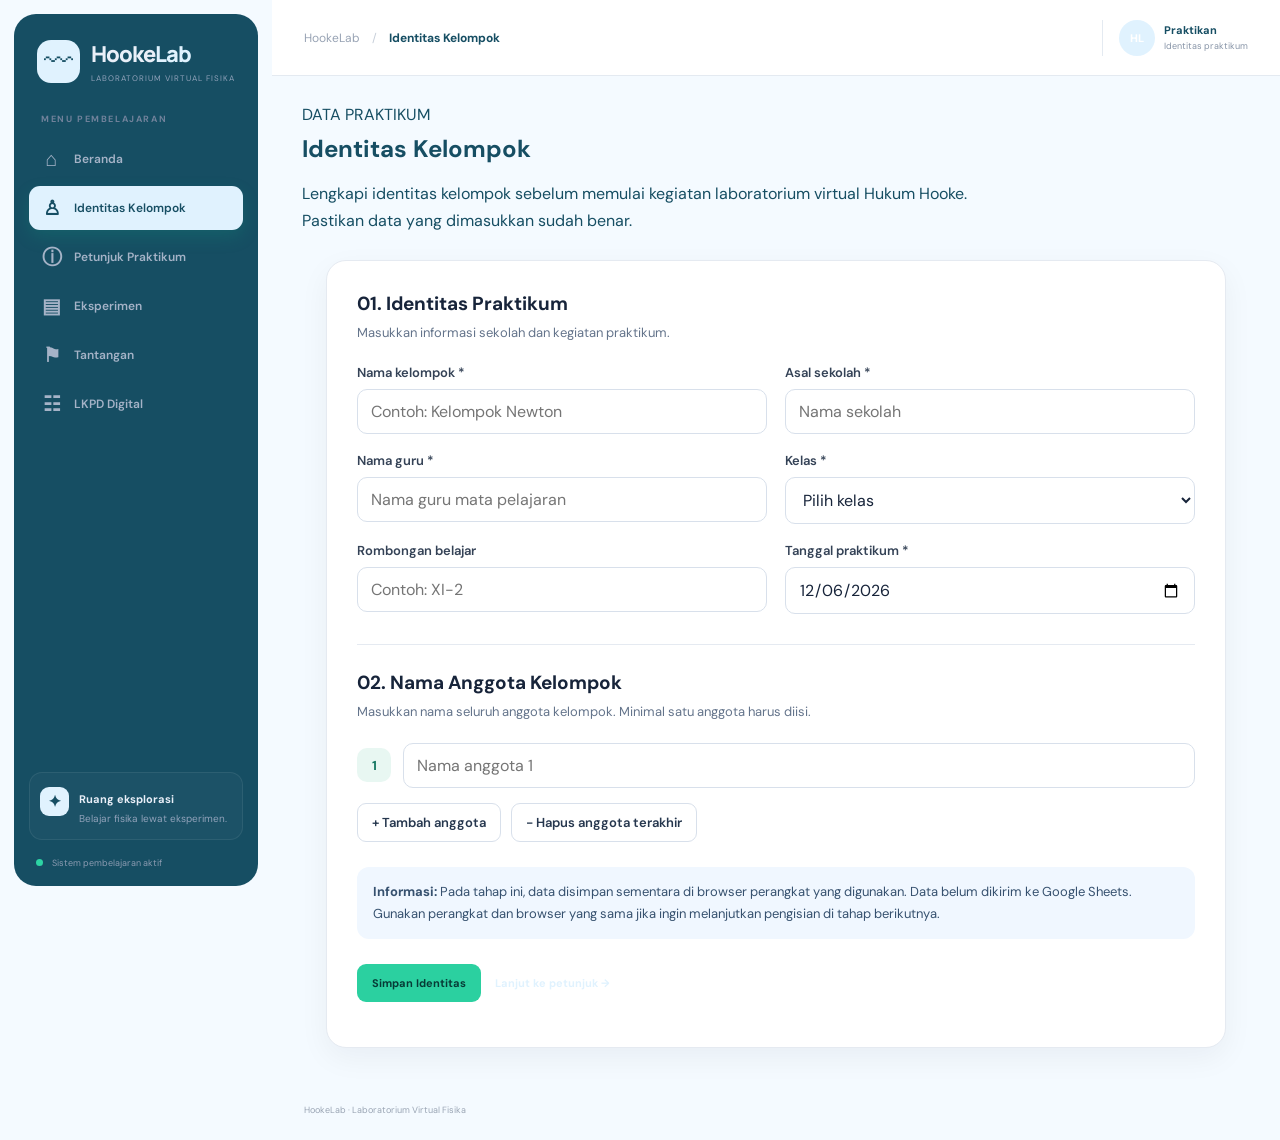
==== identitas.html @ f407f46d "Memperbarui tampilan dan struktur HookeLab" ====
<!DOCTYPE html>
<html lang="id">
<head>
  <meta charset="UTF-8">
  <meta name="viewport" content="width=device-width,initial-scale=1">
  <meta name="theme-color" content="#101b2e">
  <title>HookeLab | Identitas Kelompok</title>
  <link rel="stylesheet" href="style.css">
  <script src="js/common.js" defer></script>
  <style>
    .identity-intro {
      margin-bottom: 26px;
    }

    .identity-intro h1 {
      margin: 8px 0 10px;
    }

    .identity-intro p {
      max-width: 700px;
      line-height: 1.7;
    }

    .identity-form {
      max-width: 900px;
      margin: 0 auto 32px;
      padding: 30px;
      background: #fff;
      border: 1px solid #e5eaf1;
      border-radius: 20px;
      box-shadow: 0 10px 30px rgba(16, 27, 46, 0.05);
    }

    .form-section + .form-section {
      margin-top: 30px;
      padding-top: 25px;
      border-top: 1px solid #e5eaf1;
    }

    .form-section h2 {
      margin: 0 0 7px;
      font-size: 19px;
      color: #17243a;
    }

    .form-description {
      margin: 0 0 20px;
      color: #64748b;
      font-size: 13px;
      line-height: 1.6;
    }

    .identity-grid {
      display: grid;
      grid-template-columns: repeat(2, minmax(0, 1fr));
      gap: 18px;
    }

    .identity-field {
      display: flex;
      flex-direction: column;
      gap: 8px;
      min-width: 0;
    }

    .identity-field.full {
      grid-column: 1 / -1;
    }

    .identity-field label {
      color: #344256;
      font-size: 13px;
      font-weight: 600;
    }

    .identity-field input,
    .identity-field select {
      box-sizing: border-box;
      width: 100%;
      min-height: 44px;
      padding: 11px 13px;
      border: 1px solid #d8e0eb;
      border-radius: 10px;
      background: #fff;
      color: #17243a;
      font: inherit;
      outline: none;
    }

    .identity-field input:focus,
    .identity-field select:focus {
      border-color: #319b88;
      box-shadow: 0 0 0 3px rgba(49, 155, 136, 0.12);
    }

    .member-list {
      display: grid;
      gap: 12px;
    }

    .member-row {
      display: grid;
      grid-template-columns: 34px minmax(0, 1fr);
      align-items: center;
      gap: 12px;
    }

    .member-number {
      display: grid;
      place-items: center;
      width: 34px;
      height: 34px;
      border-radius: 10px;
      background: #e8f7f2;
      color: #167763;
      font-weight: 700;
      font-size: 13px;
    }

    .member-row input {
      box-sizing: border-box;
      width: 100%;
      min-height: 44px;
      padding: 11px 13px;
      border: 1px solid #d8e0eb;
      border-radius: 10px;
      font: inherit;
    }

    .member-actions {
      display: flex;
      flex-wrap: wrap;
      gap: 10px;
      margin-top: 15px;
    }

    .member-button {
      padding: 10px 14px;
      border: 1px solid #d8e0eb;
      border-radius: 9px;
      background: #fff;
      color: #26374e;
      cursor: pointer;
      font: inherit;
      font-size: 13px;
      font-weight: 600;
    }

    .member-button:hover {
      background: #f3f8fb;
    }

    .identity-note {
      margin-top: 25px;
      padding: 14px 16px;
      border-radius: 12px;
      background: #f0f7ff;
      color: #36516f;
      font-size: 13px;
      line-height: 1.7;
    }

    .identity-actions {
      display: flex;
      flex-wrap: wrap;
      align-items: center;
      gap: 14px;
      margin-top: 25px;
    }

    .identity-status {
      margin-top: 15px;
      font-size: 13px;
      line-height: 1.6;
    }

    .identity-status.success {
      color: #167763;
    }

    .identity-status.error {
      color: #b42318;
    }

    @media (max-width: 640px) {
      .identity-form {
        padding: 20px 16px;
      }

      .identity-grid {
        grid-template-columns: 1fr;
      }

      .identity-field.full {
        grid-column: auto;
      }
    }
  </style>
</head>
<body>
<div class="app-shell">
  <aside class="sidebar" id="sidebar">
    <a class="brand" href="index.html">
      <span class="brand-mark">〰</span>
      <span>
        <strong>Hooke<span>Lab</span></strong>
        <small>LABORATORIUM VIRTUAL FISIKA</small>
      </span>
    </a>

    <div class="side-label">MENU PEMBELAJARAN</div>
    <nav class="main-nav">
      <a class="nav-link" href="index.html"><span>⌂</span>Beranda</a>
      <a class="nav-link active" href="identitas.html"><span>♙</span>Identitas Kelompok</a>
      <a class="nav-link" href="petunjuk.html"><span>ⓘ</span>Petunjuk Praktikum</a>
      <a class="nav-link" href="modul.html"><span>▤</span>Eksperimen</a>
      <a class="nav-link" href="tantangan.html"><span>⚑</span>Tantangan</a>
      <a class="nav-link" href="lkpd.html"><span>☷</span>LKPD Digital</a>
    </nav>

    <div class="sidebar-bottom">
      <div class="sidebar-tip">
        <b>✦</b>
        <div>
          <strong>Ruang eksplorasi</strong>
          <p>Belajar fisika lewat eksperimen.</p>
        </div>
      </div>
      <small class="status"><i></i> Sistem pembelajaran aktif</small>
    </div>
  </aside>

  <div class="page-area">
    <header class="topbar">
      <button class="menu-toggle" id="menuToggle" aria-label="Buka menu">☰</button>
      <div class="breadcrumb">HookeLab <span>/</span> <b>Identitas Kelompok</b></div>
      <div class="top-actions">
        <div class="profile">
          <span class="avatar">HL</span>
          <div><b>Praktikan</b><small>Identitas praktikum</small></div>
        </div>
      </div>
    </header>

    <main class="content">
      <section class="identity-intro">
        <label>DATA PRAKTIKUM</label>
        <h1>Identitas Kelompok</h1>
        <p>
          Lengkapi identitas kelompok sebelum memulai kegiatan laboratorium
          virtual Hukum Hooke. Pastikan data yang dimasukkan sudah benar.
        </p>
      </section>

      <form class="identity-form" id="identityForm">
        <section class="form-section">
          <h2>01. Identitas Praktikum</h2>
          <p class="form-description">
            Masukkan informasi sekolah dan kegiatan praktikum.
          </p>

          <div class="identity-grid">
            <div class="identity-field">
              <label for="groupName">Nama kelompok *</label>
              <input id="groupName" name="groupName" required
                placeholder="Contoh: Kelompok Newton">
            </div>

            <div class="identity-field">
              <label for="schoolName">Asal sekolah *</label>
              <input id="schoolName" name="schoolName" required
                placeholder="Nama sekolah">
            </div>

            <div class="identity-field">
              <label for="teacherName">Nama guru *</label>
              <input id="teacherName" name="teacherName" required
                placeholder="Nama guru mata pelajaran">
            </div>

            <div class="identity-field">
              <label for="className">Kelas *</label>
              <select id="className" name="className" required>
                <option value="">Pilih kelas</option>
                <option value="X">X</option>
                <option value="XI">XI</option>
                <option value="XII">XII</option>
              </select>
            </div>

            <div class="identity-field">
              <label for="classGroup">Rombongan belajar</label>
              <input id="classGroup" name="classGroup"
                placeholder="Contoh: XI-2">
            </div>

            <div class="identity-field">
              <label for="practiceDate">Tanggal praktikum *</label>
              <input type="date" id="practiceDate"
                name="practiceDate" required>
            </div>
          </div>
        </section>

        <section class="form-section">
          <h2>02. Nama Anggota Kelompok</h2>
          <p class="form-description">
            Masukkan nama seluruh anggota kelompok. Minimal satu anggota
            harus diisi.
          </p>

          <div class="member-list" id="memberList">
            <div class="member-row">
              <span class="member-number">1</span>
              <input name="member[]" aria-label="Nama anggota 1"
                placeholder="Nama anggota 1" required>
            </div>
          </div>

          <div class="member-actions">
            <button class="member-button" type="button" id="addMember">
              + Tambah anggota
            </button>
            <button class="member-button" type="button" id="removeMember">
              − Hapus anggota terakhir
            </button>
          </div>
        </section>

        <div class="identity-note">
          <strong>Informasi:</strong> Pada tahap ini, data disimpan sementara
          di browser perangkat yang digunakan. Data belum dikirim ke Google
          Sheets. Gunakan perangkat dan browser yang sama jika ingin
          melanjutkan pengisian di tahap berikutnya.
        </div>

        <div class="identity-actions">
          <button type="submit" class="btn mint">Simpan Identitas</button>
          <a class="text-link" href="petunjuk.html">Lanjut ke petunjuk →</a>
        </div>

        <p id="identityStatus" class="identity-status" role="status"
          aria-live="polite"></p>
      </form>

      <footer class="footer">
        <span>HookeLab · Laboratorium Virtual Fisika</span>
      </footer>
    </main>
  </div>
</div>

<script>
  const identityForm = document.getElementById("identityForm");
  const memberList = document.getElementById("memberList");
  const addMemberButton = document.getElementById("addMember");
  const removeMemberButton = document.getElementById("removeMember");
  const identityStatus = document.getElementById("identityStatus");
  const storageKey = "hookelabGroupIdentity";

  // Isi tanggal dengan tanggal perangkat jika belum ada tanggal tersimpan.
  const practiceDateInput = document.getElementById("practiceDate");
  practiceDateInput.value = new Date().toLocaleDateString("en-CA");

  function updateMemberNumbers() {
    const rows = memberList.querySelectorAll(".member-row");

    rows.forEach((row, index) => {
      const number = index + 1;
      row.querySelector(".member-number").textContent = number;

      const input = row.querySelector("input");
      input.setAttribute("aria-label", "Nama anggota " + number);
      input.placeholder = "Nama anggota " + number;
    });

    removeMemberButton.disabled = rows.length <= 1;
    addMemberButton.disabled = rows.length >= 10;
  }

  addMemberButton.addEventListener("click", () => {
    const rows = memberList.querySelectorAll(".member-row");
    if (rows.length >= 10) return;

    const row = document.createElement("div");
    row.className = "member-row";

    const number = rows.length + 1;
    row.innerHTML = `
      <span class="member-number">${number}</span>
      <input name="member[]" aria-label="Nama anggota ${number}"
        placeholder="Nama anggota ${number}" required>
    `;

    memberList.appendChild(row);
    updateMemberNumbers();
  });

  removeMemberButton.addEventListener("click", () => {
    const rows = memberList.querySelectorAll(".member-row");
    if (rows.length <= 1) return;

    rows[rows.length - 1].remove();
    updateMemberNumbers();
  });

  function showStatus(message, type) {
    identityStatus.textContent = message;
    identityStatus.className = "identity-status " + type;
  }

  // Pulihkan identitas yang pernah disimpan pada browser ini.
  try {
    const savedIdentity = localStorage.getItem(storageKey);

    if (savedIdentity) {
      const data = JSON.parse(savedIdentity);

      document.getElementById("groupName").value = data.groupName || "";
      document.getElementById("schoolName").value = data.schoolName || "";
      document.getElementById("teacherName").value = data.teacherName || "";
      document.getElementById("className").value = data.className || "";
      document.getElementById("classGroup").value = data.classGroup || "";
      practiceDateInput.value = data.practiceDate || practiceDateInput.value;

      if (Array.isArray(data.members) && data.members.length) {
        memberList.innerHTML = "";

        data.members.slice(0, 10).forEach((name, index) => {
          const row = document.createElement("div");
          row.className = "member-row";

          const number = index + 1;
          const numberSpan = document.createElement("span");
          numberSpan.className = "member-number";
          numberSpan.textContent = number;

          const input = document.createElement("input");
          input.name = "member[]";
          input.setAttribute("aria-label", "Nama anggota " + number);
          input.placeholder = "Nama anggota " + number;
          input.required = true;
          input.value = name;

          row.append(numberSpan, input);
          memberList.appendChild(row);
        });
      }

      updateMemberNumbers();
      showStatus(
        "Identitas sebelumnya ditemukan di browser ini. Periksa kembali datanya sebelum melanjutkan.",
        "success"
      );
    }
  } catch (error) {
    showStatus(
      "Data sebelumnya tidak dapat dibaca. Silakan periksa dan isi kembali formulir.",
      "error"
    );
  }

  identityForm.addEventListener("submit", (event) => {
    event.preventDefault();

    if (!identityForm.reportValidity()) return;

    const formData = new FormData(identityForm);
    const members = formData.getAll("member[]")
      .map(name => name.trim())
      .filter(Boolean);

    const data = {
      groupName: formData.get("groupName").trim(),
      schoolName: formData.get("schoolName").trim(),
      teacherName: formData.get("teacherName").trim(),
      className: formData.get("className"),
      classGroup: formData.get("classGroup").trim(),
      practiceDate: formData.get("practiceDate"),
      members: members,
      savedAt: new Date().toISOString()
    };

    if (!members.length) {
      showStatus("Isi minimal satu nama anggota kelompok.", "error");
      return;
    }

    try {
      localStorage.setItem(storageKey, JSON.stringify(data));
      showStatus(
        "Identitas berhasil disimpan pada browser ini. Tahap berikutnya adalah menghubungkannya dengan halaman Tantangan dan Google Sheets.",
        "success"
      );
    } catch (error) {
      showStatus(
        "Identitas belum dapat disimpan. Periksa pengaturan penyimpanan browser.",
        "error"
      );
    }
  });

  updateMemberNumbers();
</script>
</body>
</html>
---- style.css ----
@import url('https://fonts.googleapis.com/css2?family=DM+Sans:wght@400;500;600;700&family=Manrope:wght@400;500;600;700;800&display=swap');
:root
{--navy:#101b2e;--ink:#192a43;--muted:#78869b;--line:#e4eaf1;--canvas:#f5f7fb;--mint:#24c99a;--green:#087f68;--blue:#4777d8;--amber:#f3b65c;font-family:'DM Sans',sans-serif;color:var(--ink)}*{box-sizing:border-box}body{margin:0;background:var(--canvas);min-width:320px}a{text-decoration:none;color:inherit}button,input{font:inherit}.sidebar{position:fixed;z-index:30;inset:14px auto 14px 14px;width:244px;display:flex;flex-direction:column;padding:22px 15px 15px;background:var(--navy);color:#e9eff8;border-radius:22px}.brand{display:flex;align-items:center;gap:11px;padding:3px 8px 30px}.brand-mark{width:43px;height:43px;display:grid;place-items:center;border-radius:14px;background:linear-gradient(145deg,#2dd4a4,#0c806b);font-size:29px;color:#fff}.brand strong{display:block;font:800 22px Manrope;letter-spacing:-1px}.brand strong span{color:#36d7ac}.brand small{display:block;margin-top:4px;font-size:8px;letter-spacing:1px;color:#91a2ba}.side-label{padding:0 12px 12px;color:#71829b;font-size:9px;font-weight:700;letter-spacing:1.6px}.main-nav{display:grid;gap:5px}.nav-link{min-height:44px;display:flex;align-items:center;gap:12px;padding:0 12px;border-radius:11px;color:#a5b3c7;font-size:12px;font-weight:600}.nav-link span{width:21px;text-align:center;font-size:20px}.nav-link:hover{background:#ffffff0b;color:white}.nav-link.active{background:linear-gradient(100deg,#11b987,#2bd0a0);color:white;box-shadow:0 7px 17px #13b9872b}.sidebar-bottom{margin-top:auto}.sidebar-tip{display:flex;gap:10px;padding:14px 10px;border:1px solid #ffffff13;background:#ffffff07;border-radius:13px}.sidebar-tip>b{display:grid;place-items:center;width:29px;height:29px;background:#1d755f;border-radius:9px;color:#72f0ca}.sidebar-tip strong{font-size:11px}.sidebar-tip p{margin:4px 0 0;color:#91a2ba;font-size:10px}.status{display:block;padding:17px 7px 2px;color:#8b9bb1;font-size:9px}.status i{display:inline-block;width:7px;height:7px;border-radius:50%;background:#2dd4a4;margin-right:7px}.page-area{margin-left:272px;min-height:100vh}.topbar{height:76px;position:sticky;top:0;z-index:20;display:flex;align-items:center;justify-content:space-between;gap:20px;padding:0 32px;background:#ffffffed;border-bottom:1px solid var(--line);backdrop-filter:blur(14px)}.breadcrumb{font-size:12px;color:#98a3b4}.breadcrumb span{padding:0 9px;color:#c6ced9}.breadcrumb b{color:var(--ink)}.top-actions{display:flex;align-items:center;gap:18px}.search{height:37px;width:min(280px,28vw);display:flex;align-items:center;gap:9px;padding:0 11px;border:1px solid #e1e7ef;border-radius:10px;background:#f9fafc;color:#8390a4}.search>span{font-size:22px}.search input{width:100%;min-width:0;border:0;outline:0;background:transparent;font-size:11px}.profile{display:flex;align-items:center;gap:9px;padding-left:16px;border-left:1px solid var(--line)}.avatar{width:36px;height:36px;display:grid;place-items:center;border-radius:50%;background:var(--green);color:white;font-size:11px;font-weight:800}.profile b,.profile small{display:block}.profile b{font-size:11px}.profile small{margin-top:3px;font-size:9px;color:#8794a7}.menu-toggle{display:none}.content{max-width:1600px;margin:auto;padding:28px 30px 20px}.hero{position:relative;isolation:isolate;min-height:258px;display:flex;align-items:center;overflow:hidden;padding:34px 38px;border-radius:19px;background:linear-gradient(112deg,#102740,#10334b 56%,#075f58);color:#fff}.dots{position:absolute;z-index:-1;inset:0;background-image:radial-gradient(#ffffff24 1px,transparent 1px);background-size:23px 23px;opacity:.6;mask-image:linear-gradient(90deg,transparent 20%,#000)}.hero-copy{position:relative;z-index:2;max-width:600px}.hero label,.page-hero label,.concept label{display:block;color:#5ce2bd;font-size:9px;font-weight:800;letter-spacing:1.8px}.hero h1{margin:14px 0 0;font:800 clamp(25px,2.8vw,36px)/1.22 Manrope;letter-spacing:-1.4px}.hero h1 em{font-style:normal;color:#45dfb4}.hero p{max-width:460px;margin:13px 0 21px;color:#c0cfdf;font-size:12px;line-height:1.8}.actions{display:flex;align-items:center;gap:22px}.btn{min-height:38px;display:inline-flex;align-items:center;justify-content:center;gap:10px;padding:0 15px;border:0;border-radius:9px;font-size:11px;font-weight:700}.mint{background:#2bd0a0;color:#073b36}.dark{background:var(--navy);color:#fff}.text-link{color:var(--green);font-size:11px;font-weight:700}.hero .text-link{color:#e2f8f1}.hero-visual{position:absolute;right:7%;top:0;bottom:0;width:29%;min-width:210px}.orbit{position:absolute;width:190px;height:165px;top:40px;left:20px;border:1px solid #ffffff24;border-radius:50%;transform:rotate(-25deg)}.spring{position:absolute;left:48%;top:32px;width:60px;height:180px}.spring>i{display:block;width:43px;height:120px;margin:8px auto 0;border-left:3px solid #50dcb6;border-right:3px solid #50dcb6;background:repeating-linear-gradient(to bottom,transparent 0 5px,#50dcb6 5px 9px,transparent 9px 14px)}.spring>b{display:block;width:64px;height:43px;margin:-1px 0 0 -2px;border:2px solid #79f0d0;border-radius:9px;background:linear-gradient(140deg,#2bd0a0,#087f68)}.formula{position:absolute;padding:8px 11px;border:1px solid #ffffff24;border-radius:9px;background:#ffffff12;color:#b8ffea;font:700 12px Manrope}.f1{top:45px;right:0}.f2{bottom:57px;left:0}.hero-visual>small{position:absolute;right:0;bottom:24px;color:#c6e5df;font-size:9px}.hero-index{position:absolute;right:20px;top:17px;color:#ffffff6b;font:700 10px Manrope}.hero-index small{color:#ffffff35}.section{margin-top:31px}.section-head{display:flex;align-items:end;justify-content:space-between;gap:18px;margin-bottom:17px}.section-head label,.page-title label{display:block;margin-bottom:8px;color:#7489a6;font-size:9px;font-weight:800;letter-spacing:1.7px}.section-head h2{margin:0;font:800 19px Manrope;letter-spacing:-.6px}.section-head p,.page-title p{margin:6px 0 0;color:var(--muted);font-size:11px}.section-head>.text-link{white-space:nowrap;margin-bottom:4px}.stats{display:grid;grid-template-columns:repeat(3,minmax(0,1fr));gap:14px}.stat{position:relative;min-height:108px;display:flex;align-items:flex-start;gap:13px;padding:17px;border:1px solid var(--line);border-radius:15px;background:#fff;box-shadow:0 8px 26px #162a4808}.stat-icon{flex:none;width:38px;height:38px;display:grid;place-items:center;border-radius:12px;font-size:19px}.mint-bg{background:#e2f8f0;color:#0a9b74}.blue-bg{background:#eaf0ff;color:#4777d8}.amber-bg{background:#fff3df;color:#d99732}.stat small{display:block;color:#8491a5;font-size:10px}.stat strong{display:block;margin-top:5px;font:800 22px Manrope}.stat strong sup{font-size:13px}.stat p{margin:4px 0 0;color:#9aa5b5;font-size:9px}.concept-stat{font-size:16px!important}.progress{width:85px;height:4px;margin-top:8px;background:#e9eef5;border-radius:8px}.progress i{display:block;width:0;height:100%;background:var(--mint)}.
preview-grid {
  display: grid;
  grid-template-columns: repeat(5, minmax(0, 1fr));
  gap: 10px;
}

.preview-grid .module-card {
  padding: 12px;
  min-width: 0;
}

.preview-grid .art {
  height: 75px;
  margin: 10px 0;
}

.preview-grid .module-card h3 {
  font-size: 11px;
  line-height: 1.5;
}

.preview-grid .module-card p {
  font-size: 9px;
  line-height: 1.5;
  min-height: 54px;
}

.preview-grid .card-bottom {
  font-size: 8px;
  padding-top: 9px;
}
.module-card{min-width:0;padding:16px;border:1px solid var(--line);border-radius:15px;background:#fff;box-shadow:0 8px 26px #162a4808;transition:.2s}.module-card:hover{transform:translateY(-3px);border-color:#b8e9d9}.card-top{display:flex;align-items:center;justify-content:space-between}.number{display:grid;place-items:center;width:30px;height:30px;border-radius:9px;background:#ddf8ef;color:#078565;font:800 11px Manrope}.blue-number{background:#e8efff;color:#4777d8}.amber-number{background:#fff0d8;color:#c58a28}.tag{padding:5px 7px;border-radius:5px;background:#f1f4f8;color:#8995a8;font-size:8px;font-weight:800;letter-spacing:.7px}.art{height:100px;position:relative;display:grid;place-items:center;overflow:hidden;margin:12px 0;background:linear-gradient(145deg,#f5fbf9,#edf7f5);border-radius:10px;color:#4777d8;font:800 25px Manrope}.force-art{background:linear-gradient(145deg,#f2f6ff,#eaf0ff)}.energy-art{background:linear-gradient(145deg,#fffaf0,#fff3dc);color:#c78b29}.spring-art i{width:28px;height:64px;border-left:2px solid #22b990;border-right:2px solid #22b990;background:repeating-linear-gradient(to bottom,transparent 0 4px,#22b990 4px 7px,transparent 7px 11px)}.spring-art b{position:absolute;top:70px;width:42px;height:19px;border-radius:5px;background:#149b7a}.module-card h3,.module-list-card h3{margin:0;font:800 13px Manrope}.module-card p,.module-list-card p{min-height:34px;margin:8px 0 14px;color:#7c899c;font-size:10px;line-height:1.7}.card-bottom{display:flex;align-items:center;justify-content:space-between;gap:6px;padding-top:12px;border-top:1px solid #edf0f5;color:#8390a3;font-size:9px}.card-bottom span{color:var(--green);font-size:15px}.bottom-grid{display:grid;grid-template-columns:1.6fr 1fr;gap:14px;margin-top:28px}.concept{display:flex;justify-content:space-between;gap:20px;overflow:hidden;padding:24px;border-radius:16px;background:linear-gradient(115deg,#102740,#0b4d50);color:#fff}.concept h2{margin:10px 0;font:800 22px Manrope}.concept p{max-width:360px;color:#c2d2df;font-size:11px;line-height:1.8}.concept .text-link{color:#d7fff1}.equation{align-self:center;min-width:160px;display:flex;flex-direction:column;gap:9px;padding:18px;border:1px solid #ffffff22;border-radius:12px;background:#ffffff0b;text-align:center}.equation strong{color:#5ce2bd;font:800 28px Manrope}.equation small{color:#b9d1d7;font-size:9px}.next{padding:23px;border:1px solid var(--line);border-radius:16px;background:#fff}.next label{color:#7489a6}.next h3{margin:10px 0;font:800 16px Manrope}.next p{color:var(--muted);font-size:10px;line-height:1.7}.page-title{margin-bottom:24px}.page-title h1{margin:0;font:800 clamp(25px,3vw,34px) Manrope;letter-spacing:-1px}.page-title p{font-size:12px;line-height:1.7}.page-hero{padding:27px;border-radius:17px;background:linear-gradient(115deg,#102740,#0c5554);color:white;margin-bottom:22px}.page-hero h2{margin:12px 0 8px;font:800 24px Manrope}.page-hero p{max-width:670px;color:#c5d8e1;font-size:12px;line-height:1.8}.info-grid{display:grid;grid-template-columns:repeat(3,minmax(0,1fr));gap:14px;margin:18px 0}.info,.content-card{padding:21px;border:1px solid var(--line);border-radius:15px;background:#fff;box-shadow:0 8px 26px #162a4808}.info>b{color:#0a9b74;font-size:23px}.info h3,.content-card h2{font-family:Manrope}.info h3{font-size:13px}.info p,.content-card p,.content-card li{color:#718096;font-size:12px;line-height:1.8}.content-card h2{font-size:18px}.concept-detail{margin-top:16px;margin-bottom:20px}.concept-detail .equation{align-self:auto;background:#f1f7f5;border-color:#dcefe8;max-width:300px}.concept-detail .equation small{color:#64748b}.module-list-grid{display:grid;grid-template-columns:repeat(2,minmax(0,1fr));gap:15px}.module-list-card{padding:19px;border:1px solid var(--line);border-radius:15px;background:#fff;box-shadow:0 8px 26px #162a4808}.module-list-card h3{font-size:15px}.module-list-card p{min-height:0;font-size:11px}.availability{display:inline-block;padding:7px 10px;border-radius:7px;background:#f1f4f8;color:#8995a8;font-size:10px;font-weight:700}.placeholder{padding:35px;text-align:center;border:1px dashed #cfd9e6;border-radius:15px;background:#fff}.placeholder>div{font-size:35px;color:#1cb98d}.placeholder h2{font:800 19px Manrope}.placeholder p{max-width:480px;margin:8px auto 18px;color:var(--muted);font-size:12px;line-height:1.8}.footer{display:flex;justify-content:space-between;gap:15px;padding:24px 2px 4px;color:#9aa5b4;font-size:9px}
@media(max-width:1100px){.sidebar{width:218px}.page-area{margin-left:246px}.topbar{padding:0 20px}.content{padding:23px 20px}.hero{padding:30px}.hero-visual{right:1%;opacity:.75}.stats,.preview-grid{gap:10px}.stat{padding:13px}.concept{padding:19px}.equation{min-width:135px;padding:13px}}
@media(max-width:850px){.sidebar{transform:translateX(calc(-100% - 20px));transition:transform .25s;box-shadow:0 20px 50px #0b172b35}.sidebar.open{transform:translateX(0)}.page-area{margin-left:0}.topbar{height:68px;padding:0 16px}.menu-toggle{display:block;width:35px;height:35px;border:1px solid var(--line);border-radius:9px;background:#fff}.breadcrumb{margin-right:auto}.top-actions{gap:8px}.search{width:190px}.bottom-grid{grid-template-columns:1fr}}
@media(max-width:620px){.topbar{gap:9px;padding:0 11px}.search{width:34px;padding:0;justify-content:center;border:0;background:transparent}.search input{display:none}.profile{padding-left:9px}.profile>div{display:none}.avatar{width:32px;height:32px}.content{padding:17px 13px}.hero{min-height:300px;align-items:flex-start;padding:27px 20px}.hero-copy{max-width:100%}.hero h1{font-size:27px}.hero p{font-size:11px}.hero-visual{right:-90px;top:100px;opacity:.18}.actions{flex-wrap:wrap;gap:14px}.section{margin-top:25px}.section-head{align-items:flex-start}.section-head h2{font-size:17px}.section-head p{line-height:1.6}.section-head>.text-link{font-size:9px}.stats,.preview-grid,.info-grid,.module-list-grid{grid-template-columns:1fr}.stat{min-height:83px}.module-card p{min-height:0}.concept{flex-direction:column}.equation{align-self:stretch}.footer{flex-direction:column;gap:7px}.page-hero{padding:22px}.page-hero h2{font-size:21px}.info,.content-card{padding:17px}.page-title p{line-height:1.7}}


/* Lima kartu modul dalam satu baris */
.preview-grid {
  display: grid;
  grid-template-columns: repeat(5, minmax(0, 1fr));
  gap: 10px;
  align-items: stretch;
}

/* Struktur kartu */
.preview-grid .module-card {
  display: flex;
  flex-direction: column;
  min-width: 0;
  padding: 12px;
  border: 1px solid var(--line);
  border-radius: 15px;
  background: #fff;
  box-shadow: 0 8px 26px #162a4808;
  text-decoration: none;
  color: inherit;
  overflow: hidden;
  transition: 0.2s;
}

.preview-grid .module-card:hover {
  transform: translateY(-3px);
  border-color: #b8e9d9;
}

/* Area ilustrasi */
.preview-grid .art {
  position: relative;
  display: flex;
  align-items: center;
  justify-content: center;
  width: 100%;
  height: 82px;
  flex: 0 0 82px;
  margin: 10px 0;
  overflow: hidden;
  border-radius: 10px;
}

/* Gambar JPEG milikmu */
.preview-grid .art img {
  display: block;
  width: 100%;
  height: 100%;
  object-fit: contain;
}

/* Judul modul */
.preview-grid .module-card h3 {
  margin: 0;
  font-family: Manrope, sans-serif;
  font-size: 11px;
  font-weight: 800;
  line-height: 1.5;
  overflow-wrap: anywhere;
}

/* Deskripsi modul */
.preview-grid .module-card p {
  flex: 1;
  min-height: 54px;
  margin: 8px 0 12px;
  color: #7c899c;
  font-size: 9px;
  line-height: 1.5;
}

/* Tautan bawah kartu */
.preview-grid .card-bottom {
  display: flex;
  align-items: center;
  justify-content: space-between;
  gap: 6px;
  margin-top: auto;
  padding-top: 9px;
  border-top: 1px solid #edf0f5;
  color: #8390a3;
  font-size: 8px;
}

/* Tampilan tablet */
@media (max-width: 1100px) {
  .preview-grid {
    grid-template-columns: repeat(3, minmax(0, 1fr));
  }
}

/* Tampilan ponsel */
@media (max-width: 620px) {
  .preview-grid {
    grid-template-columns: repeat(2, minmax(0, 1fr));
  }
}
/* Ilustrasi pada halaman Modul Eksperimen */
.module-list-card .art {
  display: flex;
  align-items: center;
  justify-content: center;
  width: 100%;
  height: 150px;
  margin: 14px 0;
  overflow: hidden;
  border-radius: 12px;
}

.module-list-card .art img {
  display: block;
  width: 100%;
  height: 100%;
  object-fit: contain;
}

/* Tombol Mulai Praktikum */
.btn-praktikum {
  display: inline-flex;
  align-items: center;
  justify-content: center;
  padding: 8px 10px;
  border: none;
  border-radius: 10px;
  background-color: #159b82;
  color: #ffffff;
  font-size: 10px;
  font-weight: 600;
  text-decoration: none;
  cursor: pointer;
  transition: background-color 0.2s ease, transform 0.2s ease;
}

.btn-praktikum:hover {
  background-color: #087f68;
  transform: translateY(-2px);
}

.btn-praktikum:active {
  background-color: #066653;
  transform: translateY(0);
}

a.btn-praktikum,
a.primary-btn,
button.primary-btn {
  background: #159b82 !important;
  background-color: #159b82 !important;
  color: #ffffff !important;
  border: 1px solid #159b82 !important;
  text-decoration: none !important;
}

a.btn-praktikum:hover,
a.primary-btn:hover,
button.primary-btn:hover {
  background: #087f68 !important;
  background-color: #087f68 !important;
  color: #ffffff !important;
}
/* MODE 5 — TANTANGAN PEGAS MISTERI */
.challenge-layout {
  display: flex;
  flex-direction: column;
  gap: 20px;
  align-items: stretch;
}

.challenge-intro {
  width: 100%;
  box-sizing: border-box;
}
.challenge-card {
  width: 100%;
  box-sizing: border-box;
}

.challenge-summary {
  width: 100%;
  box-sizing: border-box;
}

.challenge-intro {
  grid-column: 1 / -1;
}

.challenge-card h3,
.challenge-summary h3 {
  margin: 12px 0 8px;
}

.challenge-card p,
.challenge-intro > p,
.challenge-summary p {
  line-height: 1.7;
}

.challenge-top {
  display: flex;
  flex-wrap: wrap;
  justify-content: space-between;
  align-items: center;
  gap: 8px;
}

.challenge-number {
  font-size: 12px;
  font-weight: 800;
  letter-spacing: 1px;
  color: #0f9f9a;
}

.challenge-badge {
  padding: 6px 10px;
  border-radius: 999px;
  background: #e6f7f5;
  color: #087e79;
  font-size: 12px;
  font-weight: 700;
}

.mystery-diagram {
  position: relative;
  display: flex;
  min-height: 190px;
  margin: 20px 0;
  padding: 18px;
  flex-direction: column;
  align-items: center;
  justify-content: center;
  border-radius: 14px;
  background: #f1f7fa;
  overflow: hidden;
}

.diagram-label {
  position: absolute;
  top: 12px;
  left: 14px;
  color: #153e5c;
  font-size: 15px;
  font-weight: 800;
}

.spring-drawing {
  color: #159c9b;
  font-size: 25px;
  line-height: 15px;
  text-align: center;
  transform: scaleX(1.5);
}

.mass-block {
  display: grid;
  place-items: center;
  min-width: 68px;
  min-height: 42px;
  margin-top: 8px;
  padding: 8px;
  border-radius: 7px;
  background: #153e5c;
  color: white;
  font-weight: 800;
}

.extension-label {
  margin-top: 12px;
  color: #52697b;
  font-size: 13px;
  font-weight: 700;
}

.horizontal-mystery {
  min-height: 150px;
}

.horizontal-spring {
  color: #159c9b;
  font-size: 34px;
  letter-spacing: 2px;
}

.force-label {
  margin-top: 10px;
  color: #153e5c;
  font-weight: 800;
}

.data-list {
  display: grid;
  gap: 0;
  margin-bottom: 18px;
}

.data-list > div {
  display: flex;
  justify-content: space-between;
  gap: 12px;
  padding: 10px 0;
  border-bottom: 1px solid #e5edf1;
  font-size: 14px;
}

.data-list > div span {
  color: #607485;
}

.data-list > div strong {
  color: #183b52;
  text-align: right;
}

.challenge-card label,
.challenge-summary label {
  display: block;
  margin: 14px 0 8px;
  font-size: 14px;
  font-weight: 700;
}

.answer-row {
  display: flex;
  gap: 8px;
}

.answer-row input {
  min-width: 0;
  width: 100%;
  padding: 11px 12px;
  border: 1px solid #cbd9e1;
  border-radius: 9px;
  font: inherit;
}

.answer-row button {
  flex-shrink: 0;
}

.feedback {
  min-height: 44px;
  margin-bottom: 0;
  padding: 10px 12px;
  border-radius: 9px;
  background: #f1f5f8;
  color: #52697b;
  font-size: 13px;
}

.feedback.correct {
  background: #e4f7eb;
  color: #176b3b;
}

.feedback.incorrect {
  background: #fff0e8;
  color: #a3431b;
}

.score-card {
  margin-top: 20px;
  padding: 18px;
  border-radius: 14px;
  background: #edf7fa;
}

.score-card > span {
  display: block;
  color: #52697b;
  font-size: 13px;
}

.score-card > strong {
  display: block;
  margin: 4px 0;
  color: #153e5c;
  font-size: 28px;
}

.score-card p {
  margin-bottom: 0;
  font-size: 13px;
}

.challenge-summary {
  grid-column: 1 / -1;
}

.challenge-summary textarea {
  box-sizing: border-box;
  width: 100%;
  padding: 12px;
  border: 1px solid #cbd9e1;
  border-radius: 9px;
  font: inherit;
  resize: vertical;
}

.challenge-summary button {
  margin-top: 12px;
}

@media (max-width: 760px) {
  .challenge-layout {
    grid-template-columns: 1fr;
  }

  .challenge-intro,
  .challenge-summary {
    grid-column: auto;
  }

  .challenge-intro,
  .challenge-card,
  .challenge-summary {
    padding: 18px;
  }

  .answer-row {
    flex-direction: column;
  }
}
/* MODE 5: LAYOUT UTAMA */
body .content .challenge-layout {
  display: flex !important;
  flex-direction: column !important;
  align-items: stretch !important;
  gap: 24px !important;
  width: 100% !important;
}

body .content .challenge-layout > section {
  display: block !important;
  flex: 0 0 auto !important;
  width: 100% !important;
  max-width: 100% !important;
  min-width: 0 !important;
  margin: 0 !important;
  box-sizing: border-box !important;
}

body .content .challenge-layout > .challenge-intro {
  order: 0 !important;
}

body .content .challenge-layout > .challenge-card[data-challenge="1"] {
  order: 1 !important;
}

body .content .challenge-layout > .challenge-card[data-challenge="2"] {
  order: 2 !important;
}

body .content .challenge-layout > .challenge-card[data-challenge="3"] {
  order: 3 !important;
}

body .content .challenge-layout > .challenge-summary {
  order: 4 !important;
}
/* Mengurangi ruang kosong di atas footer halaman Modul */
.modul-page {
  padding-bottom: 10px;
}

.modul-page .module-list-grid {
  margin-bottom: 10px;
}

.modul-page .footer {
  margin-top: 0;
  padding-top: 10px;
}
/* Mengurangi jarak antara judul halaman dan kartu modul */
.modul-page .page-hero {
  margin-bottom: 16px;
}

.modul-page .module-list-grid {
  margin-top: 0;
}
/* Mengurangi ruang kosong di atas kotak Modul Eksperimen */
.modul-page {
  padding-top: 0px;
}

/* Ilustrasi PNG pada hero dashboard HookeLab */
.hero-visual .hero-spring-image {
  position: absolute;
  top: 30px;
  left: 50%;
  transform: translateX(-50%);
  width: 250px;
  height: 250px;
  display: flex;
  align-items: center;
  justify-content: center;
  overflow: hidden;
  border-radius: 12px;
  z-index: 2;
}

.hero-visual .hero-spring-image img {
  display: block;
  width: 100%;
  height: 100%;
  object-fit: contain;
  position: relative;
  z-index: 2;
}

/* Pastikan formula tetap terlihat di atas ilustrasi */
.hero-visual .formula {
  z-index: 2;
}

.hero-visual > small {
  z-index: 2;
}

/* =========================
   HASIL PENCARIAN HOOKELAB
   ========================= */

.search {
  position: relative;
}

.search-results {
  position: absolute;
  top: calc(100% + 10px);
  left: 0;
  right: 0;
  z-index: 1000;
  max-height: 360px;
  overflow-y: auto;
  padding: 6px;
  background: #152238;
  border: 1px solid #304158;
  border-radius: 12px;
  box-shadow: 0 14px 35px #00000040;
}

.search-results[hidden] {
  display: none;
}

.search-result {
  display: flex;
  flex-direction: column;
  gap: 5px;
  width: 100%;
  padding: 11px 12px;
  border: 0;
  border-radius: 8px;
  background: transparent;
  color: #eef5ff;
  text-align: left;
  cursor: pointer;
  font: inherit;
}

.search-result strong {
  font-size: 12px;
  font-weight: 700;
}

.search-result small {
  color: #a5b4c8;
  font-size: 10px;
  line-height: 1.5;
}

.search-result:hover,
.search-result.selected {
  background: #20374b;
}

.search-result.selected strong {
  color: #79f0d0;
}

.search-empty {
  padding: 14px 12px;
  color: #b8c5d7;
  font-size: 11px;
  line-height: 1.6;
}

/* Identitas instansi pada beranda */
.institution-strip {
  display: flex;
  align-items: center;
  gap: 13px;
  margin-bottom: 18px;
  padding: 11px 16px;
  background: #142238;
  border: 1px solid #293b52;
  border-radius: 11px;
  color: #e8eef7;
}

.institution-logo {
  display: flex;
  align-items: center;
  justify-content: center;
  flex-shrink: 0;
  width: 43px;
  height: 43px;
  padding: 3px;
  background: #fff;
  border-radius: 8px;
}

.institution-logo img {
  display: block;
  width: 100%;
  height: 100%;
  object-fit: contain;
}

.institution-info {
  flex: 1;
  min-width: 0;
}

.institution-info p {
  margin: 2px 0;
  color: #aebdd0;
  font-size: 10px;
  line-height: 1.5;
}

.institution-info strong {
  display: block;
  margin-top: 2px;
  font-size: 10px;
  font-weight: 700;
}

.institution-team {
  max-width: 38%;
  padding-left: 15px;
  border-left: 1px solid #34465b;
}

.institution-team span {
  color: #79dcca;
  font-size: 8px;
  font-weight: 700;
  letter-spacing: 1.2px;
}

.institution-team p {
  margin: 5px 0 0;
  color: #d3dce8;
  font-size: 10px;
  line-height: 1.6;
}

@media (max-width: 700px) {
  .institution-strip {
    align-items: flex-start;
    flex-wrap: wrap;
    gap: 10px;
    padding: 12px;
  }

  .institution-logo {
    width: 38px;
    height: 38px;
  }

  .institution-info {
    flex: 1;
    width: calc(100% - 50px);
  }

  .institution-team {
    max-width: none;
    width: 100%;
    padding: 9px 0 0;
    border-left: none;
    border-top: 1px solid #34465b;
  }
}

/* ===== TEMA WARNA BARU HOOKELAB ===== */

/* Warna dasar */
:root {
  --navy: #164E63;
  --ink: #164E63;
  --green: #E0F2FE;
  --mint: #E0F2FE;
  --blue: #164E63;
}

/* Sidebar navigasi */
.sidebar {
  background: #164E63;
}

/* Menu yang sedang aktif */
.nav-link.active {
  background: #E0F2FE;
  color: #164E63;
}

.nav-link.active span {
  color: #164E63;
}

/* Logo dan aksen */
.brand-mark,
.sidebar-tip > b {
  background: #E0F2FE;
  color: #164E63;
}

.brand strong span {
  color: #E0F2FE;
}

/* Tombol utama */
.btn.dark,
a.btn.dark {
  background: #164E63;
  color: #ffffff;
}

/* Banner utama */
.page-hero {
  background: linear-gradient(115deg, #164E63, #164E63);
}

/* Latar halaman */
body {
  background: #f4faff;
}

/* Kotak konsep dan rumus */
.lkpd-note,
.lkpd-section .formula {
  background: #E0F2FE;
  color: #164E63;
}
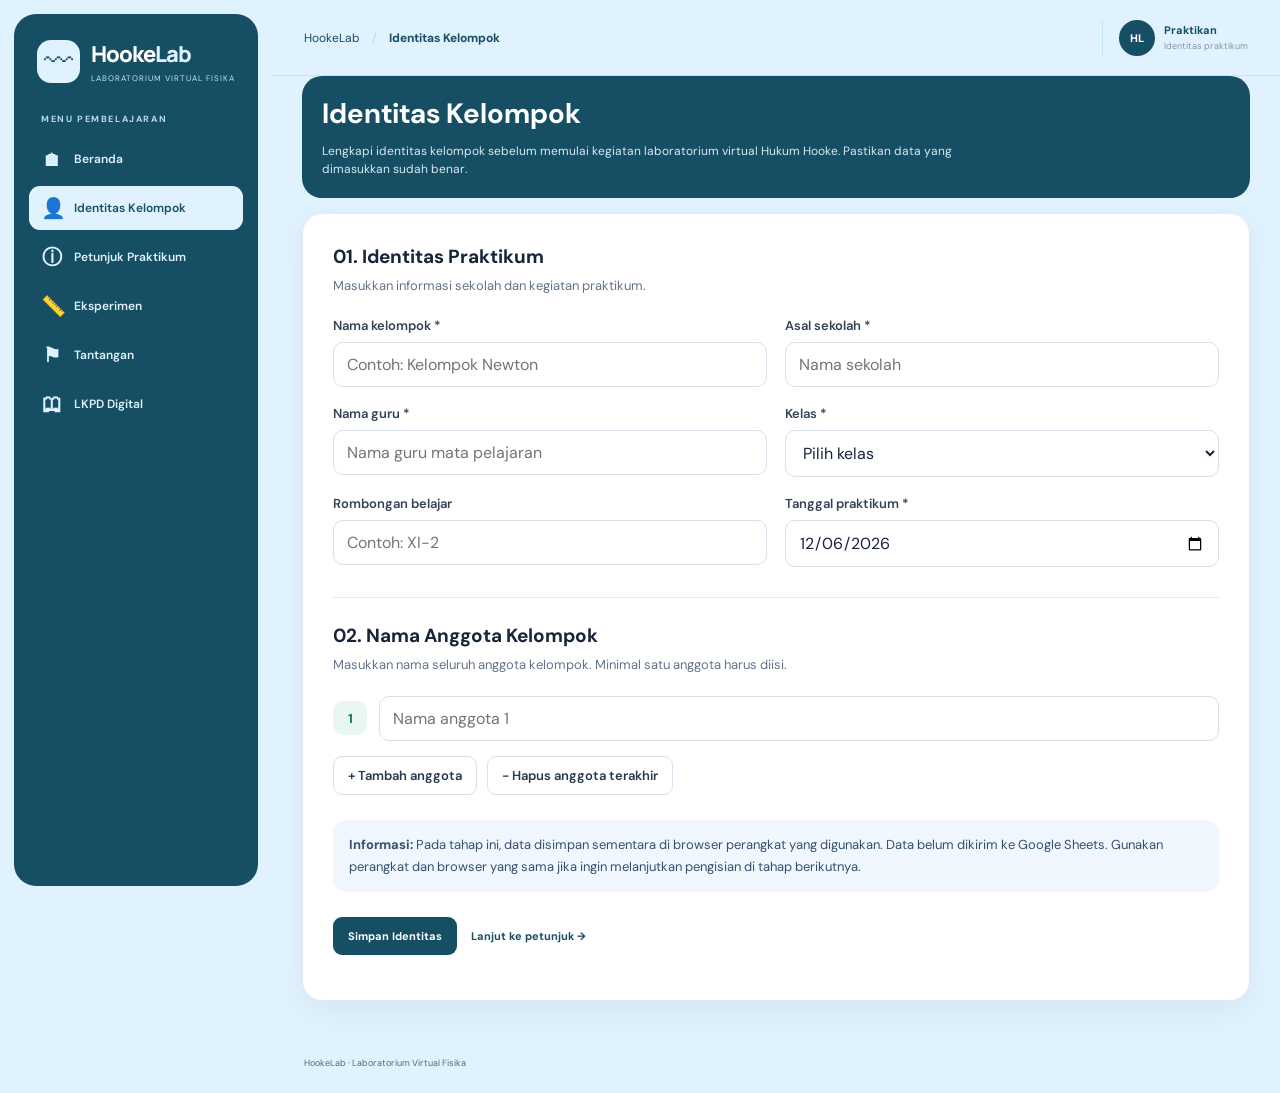
==== commit 977e5e4b: "Update tema warna dan pencarian HookeLab" ====
--- a/identitas.html
+++ b/identitas.html
@@ -9,28 +9,69 @@
   <link rel="stylesheet" href="style.css">
   <script src="js/common.js" defer></script>
   <style>
-    .identity-intro {
-      margin-bottom: 26px;
-    }
-
-    .identity-intro h1 {
-      margin: 8px 0 10px;
-    }
-
-    .identity-intro p {
-      max-width: 700px;
-      line-height: 1.7;
-    }
-
-    .identity-form {
-      max-width: 900px;
-      margin: 0 auto 32px;
-      padding: 30px;
-      background: #fff;
-      border: 1px solid #e5eaf1;
-      border-radius: 20px;
-      box-shadow: 0 10px 30px rgba(16, 27, 46, 0.05);
-    }
+    
+/* Kotak judul Identitas Kelompok */
+.identity-intro {
+  width: 100%;
+  max-width: 1000px;
+  margin: 0 auto 15px;
+  padding: 20px 20px;
+  background: #164E63;
+  border: none;
+  border-radius: 20px;
+  box-shadow: none;
+  box-sizing: border-box;
+}
+
+.identity-intro > label {
+  display: block;
+  margin: 0 0 10px;
+  color: #5EEAD4;
+  font-size: 10px;
+  font-weight: 800;
+  letter-spacing: 1.5px;
+}
+  .identity-intro h1 {
+  margin: 0;
+  color: #FFFFFF;
+  font-size: 28px;
+  line-height: 1.3;
+}
+  .identity-intro p {
+  max-width: 700px;
+  margin: 10px 0 0;
+  color: #D6EAF2;
+  font-size: 12px;
+  line-height: 1.5;
+}
+
+/* Tampilan layar ponsel */
+@media (max-width: 620px) {
+  .identity-intro {
+  padding: 26px 22px !important;
+  border-radius: 18px !important;
+  }
+
+  .identity-intro h1 {
+    font-size: 27px;
+  }
+  .identity-intro p {
+    margin-top: 12px;
+    font-size: 13px;
+  }
+}
+
+  .identity-form {
+  width: 100%;
+  max-width: 1000px;
+  margin: 0 auto 32px;
+  padding: 30px;
+  background: #fff;
+  border: 1px solid #e5eaf1;
+  border-radius: 20px;
+  box-shadow: 0 10px 30px rgba(16, 27, 46, 0.05);
+  box-sizing: border-box;
+}
 
     .form-section + .form-section {
       margin-top: 30px;
@@ -211,24 +252,14 @@
 
     <div class="side-label">MENU PEMBELAJARAN</div>
     <nav class="main-nav">
-      <a class="nav-link" href="index.html"><span>⌂</span>Beranda</a>
-      <a class="nav-link active" href="identitas.html"><span>♙</span>Identitas Kelompok</a>
+      <a class="nav-link" href="index.html"><span>🏠︎</span>Beranda</a>
+      <a class="nav-link active" href="identitas.html"><span>👤</span>Identitas Kelompok</a>
       <a class="nav-link" href="petunjuk.html"><span>ⓘ</span>Petunjuk Praktikum</a>
-      <a class="nav-link" href="modul.html"><span>▤</span>Eksperimen</a>
+      <a class="nav-link" href="modul.html"><span>📏</span>Eksperimen</a>
       <a class="nav-link" href="tantangan.html"><span>⚑</span>Tantangan</a>
-      <a class="nav-link" href="lkpd.html"><span>☷</span>LKPD Digital</a>
+      <a class="nav-link" href="lkpd.html"><span>🕮</span>LKPD Digital</a>
     </nav>
 
-    <div class="sidebar-bottom">
-      <div class="sidebar-tip">
-        <b>✦</b>
-        <div>
-          <strong>Ruang eksplorasi</strong>
-          <p>Belajar fisika lewat eksperimen.</p>
-        </div>
-      </div>
-      <small class="status"><i></i> Sistem pembelajaran aktif</small>
-    </div>
   </aside>
 
   <div class="page-area">
@@ -245,7 +276,6 @@
 
     <main class="content">
       <section class="identity-intro">
-        <label>DATA PRAKTIKUM</label>
         <h1>Identitas Kelompok</h1>
         <p>
           Lengkapi identitas kelompok sebelum memulai kegiatan laboratorium
--- a/style.css
+++ b/style.css
@@ -1,6 +1,30 @@
 @import url('https://fonts.googleapis.com/css2?family=DM+Sans:wght@400;500;600;700&family=Manrope:wght@400;500;600;700;800&display=swap');
-:root
-{--navy:#101b2e;--ink:#192a43;--muted:#78869b;--line:#e4eaf1;--canvas:#f5f7fb;--mint:#24c99a;--green:#087f68;--blue:#4777d8;--amber:#f3b65c;font-family:'DM Sans',sans-serif;color:var(--ink)}*{box-sizing:border-box}body{margin:0;background:var(--canvas);min-width:320px}a{text-decoration:none;color:inherit}button,input{font:inherit}.sidebar{position:fixed;z-index:30;inset:14px auto 14px 14px;width:244px;display:flex;flex-direction:column;padding:22px 15px 15px;background:var(--navy);color:#e9eff8;border-radius:22px}.brand{display:flex;align-items:center;gap:11px;padding:3px 8px 30px}.brand-mark{width:43px;height:43px;display:grid;place-items:center;border-radius:14px;background:linear-gradient(145deg,#2dd4a4,#0c806b);font-size:29px;color:#fff}.brand strong{display:block;font:800 22px Manrope;letter-spacing:-1px}.brand strong span{color:#36d7ac}.brand small{display:block;margin-top:4px;font-size:8px;letter-spacing:1px;color:#91a2ba}.side-label{padding:0 12px 12px;color:#71829b;font-size:9px;font-weight:700;letter-spacing:1.6px}.main-nav{display:grid;gap:5px}.nav-link{min-height:44px;display:flex;align-items:center;gap:12px;padding:0 12px;border-radius:11px;color:#a5b3c7;font-size:12px;font-weight:600}.nav-link span{width:21px;text-align:center;font-size:20px}.nav-link:hover{background:#ffffff0b;color:white}.nav-link.active{background:linear-gradient(100deg,#11b987,#2bd0a0);color:white;box-shadow:0 7px 17px #13b9872b}.sidebar-bottom{margin-top:auto}.sidebar-tip{display:flex;gap:10px;padding:14px 10px;border:1px solid #ffffff13;background:#ffffff07;border-radius:13px}.sidebar-tip>b{display:grid;place-items:center;width:29px;height:29px;background:#1d755f;border-radius:9px;color:#72f0ca}.sidebar-tip strong{font-size:11px}.sidebar-tip p{margin:4px 0 0;color:#91a2ba;font-size:10px}.status{display:block;padding:17px 7px 2px;color:#8b9bb1;font-size:9px}.status i{display:inline-block;width:7px;height:7px;border-radius:50%;background:#2dd4a4;margin-right:7px}.page-area{margin-left:272px;min-height:100vh}.topbar{height:76px;position:sticky;top:0;z-index:20;display:flex;align-items:center;justify-content:space-between;gap:20px;padding:0 32px;background:#ffffffed;border-bottom:1px solid var(--line);backdrop-filter:blur(14px)}.breadcrumb{font-size:12px;color:#98a3b4}.breadcrumb span{padding:0 9px;color:#c6ced9}.breadcrumb b{color:var(--ink)}.top-actions{display:flex;align-items:center;gap:18px}.search{height:37px;width:min(280px,28vw);display:flex;align-items:center;gap:9px;padding:0 11px;border:1px solid #e1e7ef;border-radius:10px;background:#f9fafc;color:#8390a4}.search>span{font-size:22px}.search input{width:100%;min-width:0;border:0;outline:0;background:transparent;font-size:11px}.profile{display:flex;align-items:center;gap:9px;padding-left:16px;border-left:1px solid var(--line)}.avatar{width:36px;height:36px;display:grid;place-items:center;border-radius:50%;background:var(--green);color:white;font-size:11px;font-weight:800}.profile b,.profile small{display:block}.profile b{font-size:11px}.profile small{margin-top:3px;font-size:9px;color:#8794a7}.menu-toggle{display:none}.content{max-width:1600px;margin:auto;padding:28px 30px 20px}.hero{position:relative;isolation:isolate;min-height:258px;display:flex;align-items:center;overflow:hidden;padding:34px 38px;border-radius:19px;background:linear-gradient(112deg,#102740,#10334b 56%,#075f58);color:#fff}.dots{position:absolute;z-index:-1;inset:0;background-image:radial-gradient(#ffffff24 1px,transparent 1px);background-size:23px 23px;opacity:.6;mask-image:linear-gradient(90deg,transparent 20%,#000)}.hero-copy{position:relative;z-index:2;max-width:600px}.hero label,.page-hero label,.concept label{display:block;color:#5ce2bd;font-size:9px;font-weight:800;letter-spacing:1.8px}.hero h1{margin:14px 0 0;font:800 clamp(25px,2.8vw,36px)/1.22 Manrope;letter-spacing:-1.4px}.hero h1 em{font-style:normal;color:#45dfb4}.hero p{max-width:460px;margin:13px 0 21px;color:#c0cfdf;font-size:12px;line-height:1.8}.actions{display:flex;align-items:center;gap:22px}.btn{min-height:38px;display:inline-flex;align-items:center;justify-content:center;gap:10px;padding:0 15px;border:0;border-radius:9px;font-size:11px;font-weight:700}.mint{background:#2bd0a0;color:#073b36}.dark{background:var(--navy);color:#fff}.text-link{color:var(--green);font-size:11px;font-weight:700}.hero .text-link{color:#e2f8f1}.hero-visual{position:absolute;right:7%;top:0;bottom:0;width:29%;min-width:210px}.orbit{position:absolute;width:190px;height:165px;top:40px;left:20px;border:1px solid #ffffff24;border-radius:50%;transform:rotate(-25deg)}.spring{position:absolute;left:48%;top:32px;width:60px;height:180px}.spring>i{display:block;width:43px;height:120px;margin:8px auto 0;border-left:3px solid #50dcb6;border-right:3px solid #50dcb6;background:repeating-linear-gradient(to bottom,transparent 0 5px,#50dcb6 5px 9px,transparent 9px 14px)}.spring>b{display:block;width:64px;height:43px;margin:-1px 0 0 -2px;border:2px solid #79f0d0;border-radius:9px;background:linear-gradient(140deg,#2bd0a0,#087f68)}.formula{position:absolute;padding:8px 11px;border:1px solid #ffffff24;border-radius:9px;background:#ffffff12;color:#b8ffea;font:700 12px Manrope}.f1{top:45px;right:0}.f2{bottom:57px;left:0}.hero-visual>small{position:absolute;right:0;bottom:24px;color:#c6e5df;font-size:9px}.hero-index{position:absolute;right:20px;top:17px;color:#ffffff6b;font:700 10px Manrope}.hero-index small{color:#ffffff35}.section{margin-top:31px}.section-head{display:flex;align-items:end;justify-content:space-between;gap:18px;margin-bottom:17px}.section-head label,.page-title label{display:block;margin-bottom:8px;color:#7489a6;font-size:9px;font-weight:800;letter-spacing:1.7px}.section-head h2{margin:0;font:800 19px Manrope;letter-spacing:-.6px}.section-head p,.page-title p{margin:6px 0 0;color:var(--muted);font-size:11px}.section-head>.text-link{white-space:nowrap;margin-bottom:4px}.stats{display:grid;grid-template-columns:repeat(3,minmax(0,1fr));gap:14px}.stat{position:relative;min-height:108px;display:flex;align-items:flex-start;gap:13px;padding:17px;border:1px solid var(--line);border-radius:15px;background:#fff;box-shadow:0 8px 26px #162a4808}.stat-icon{flex:none;width:38px;height:38px;display:grid;place-items:center;border-radius:12px;font-size:19px}.mint-bg{background:#e2f8f0;color:#0a9b74}.blue-bg{background:#eaf0ff;color:#4777d8}.amber-bg{background:#fff3df;color:#d99732}.stat small{display:block;color:#8491a5;font-size:10px}.stat strong{display:block;margin-top:5px;font:800 22px Manrope}.stat strong sup{font-size:13px}.stat p{margin:4px 0 0;color:#9aa5b5;font-size:9px}.concept-stat{font-size:16px!important}.progress{width:85px;height:4px;margin-top:8px;background:#e9eef5;border-radius:8px}.progress i{display:block;width:0;height:100%;background:var(--mint)}.
+ 
+:root {
+  --navy: #164E63;
+  --ink: #164E63;
+  --muted: #526B7B;
+  --line: #C6E5F2;
+  --canvas: #E0F2FE;
+  --mint: #164E63;
+  --green: #164E63;
+  --blue: #164E63;
+  --amber: #164E63;
+
+  --primary: #164E63;
+  --secondary: #164E63;
+  --background: #E0F2FE;
+  --surface: #FFFFFF;
+  --text: #164E63;
+
+  font-family: 'DM Sans', sans-serif;
+  color: var(--ink);
+}
+ 
+*{box-sizing:border-box}body{margin:0;background:var(--canvas);min-width:320px}a{text-decoration:none;color:inherit}button,input{font:inherit}.sidebar{position:fixed;z-index:30;inset:14px auto 14px 14px;width:244px;display:flex;flex-direction:column;padding:22px 15px 15px;background:var(--navy);color:#e9eff8;border-radius:22px}.brand{display:flex;align-items:center;gap:11px;padding:3px 8px 30px}.brand-mark{width:43px;height:43px;display:grid;place-items:center;border-radius:14px;background:linear-gradient(145deg,#2dd4a4,#0c806b);font-size:29px;color:#fff}.brand strong{display:block;font:800 22px Manrope;letter-spacing:-1px}.brand strong span{color:#36d7ac}.brand small{display:block;margin-top:4px;font-size:8px;letter-spacing:1px;color:#91a2ba}.side-label{padding:0 12px 12px;color:#71829b;font-size:9px;font-weight:700;letter-spacing:1.6px}.main-nav{display:grid;gap:5px}.nav-link{min-height:44px;display:flex;align-items:center;gap:12px;padding:0 12px;border-radius:11px;color:#a5b3c7;font-size:12px;font-weight:600}.nav-link span{width:21px;text-align:center;font-size:20px}.nav-link:hover{background:#ffffff0b;color:white}.nav-link.active{background:linear-gradient(100deg,#11b987,#2bd0a0);color:white;box-shadow:0 7px 17px #13b9872b}.sidebar-bottom{margin-top:auto}.sidebar-tip{display:flex;gap:10px;padding:14px 10px;border:1px solid #ffffff13;background:#ffffff07;border-radius:13px}.sidebar-tip>b{display:grid;place-items:center;width:29px;height:29px;background:#1d755f;border-radius:9px;color:#72f0ca}.sidebar-tip strong{font-size:11px}.sidebar-tip p{margin:4px 0 0;color:#91a2ba;font-size:10px}.status{display:block;padding:17px 7px 2px;color:#8b9bb1;font-size:9px}.status i{display:inline-block;width:7px;height:7px;border-radius:50%;background:#2dd4a4;margin-right:7px}.page-area{margin-left:272px;min-height:100vh}.topbar{height:76px;position:sticky;top:0;z-index:20;display:flex;align-items:center;justify-content:space-between;gap:20px;padding:0 32px;background:#ffffffed;border-bottom:1px solid var(--line);backdrop-filter:blur(14px)}.breadcrumb{font-size:12px;color:#98a3b4}.breadcrumb span{padding:0 9px;color:#c6ced9}.breadcrumb b{color:var(--ink)}.top-actions{display:flex;align-items:center;gap:18px}.search{height:37px;width:min(280px,28vw);display:flex;align-items:center;gap:9px;padding:0 11px;border:1px solid #e1e7ef;border-radius:10px;background:#f9fafc;color:#8390a4}.search>span{font-size:22px}.search input{width:100%;min-width:0;border:0;outline:0;background:transparent;font-size:11px}.profile{display:flex;align-items:center;gap:9px;padding-left:16px;border-left:1px solid var(--line)}.avatar{width:36px;height:36px;display:grid;place-items:center;border-radius:50%;background:var(--green);color:white;font-size:11px;font-weight:800}.profile b,.profile small{display:block}.profile b{font-size:11px}.profile small{margin-top:3px;font-size:9px;color:#8794a7}.menu-toggle{display:none}.content{max-width:1600px;margin:auto;padding:0px 30px 20px}.hero{position:relative;isolation:isolate;min-height:258px;display:flex;align-items:center;overflow:hidden;padding:34px 38px;border-radius:19px;background:linear-gradient(112deg,#102740,#10334b 56%,#075f58);color:#fff}.dots{position:absolute;z-index:-1;inset:0;background-image:radial-gradient(#ffffff24 1px,transparent 1px);background-size:23px 23px;opacity:.6;mask-image:linear-gradient(90deg,transparent 20%,#000)}.hero-copy{position:relative;z-index:2;max-width:600px}.hero label,
+.page-hero label,.concept label{display:block;color:#5ce2bd;font-size:9px;font-weight:800;letter-spacing:1.8px}.hero h1{margin:14px 0 0;font:800 clamp(25px,2.8vw,36px)/1.22 Manrope;letter-spacing:-1.4px}.hero h1 em{font-style:normal;color:#45dfb4}.hero p{max-width:460px;margin:13px 0 21px;color:#c0cfdf;font-size:12px;line-height:1.8}.actions{display:flex;align-items:center;gap:22px}.btn{min-height:38px;display:inline-flex;align-items:center;justify-content:center;gap:10px;padding:0 15px;border:0;border-radius:9px;font-size:11px;font-weight:700}.mint{background:#2bd0a0;color:#073b36}.dark{background:var(--navy);color:#fff}.text-link{color:var(--green);font-size:11px;font-weight:700}.hero .text-link{color:#e2f8f1}.hero-visual{position:absolute;right:7%;top:0;bottom:0;width:29%;min-width:210px}.orbit{position:absolute;width:190px;height:165px;top:40px;left:20px;border:1px solid #ffffff24;border-radius:50%;transform:rotate(-25deg)}.spring{position:absolute;left:48%;top:32px;width:60px;height:180px}.spring>i{display:block;width:43px;height:120px;margin:8px auto 0;border-left:3px solid #50dcb6;border-right:3px solid #50dcb6;background:repeating-linear-gradient(to bottom,transparent 0 5px,#50dcb6 5px 9px,transparent 9px 14px)}.spring>b{display:block;width:64px;height:43px;margin:-1px 0 0 -2px;border:2px solid #79f0d0;border-radius:9px;background:linear-gradient(140deg,#2bd0a0,#087f68)}.formula{position:absolute;padding:8px 11px;border:1px solid #ffffff24;border-radius:9px;background:#ffffff12;color:#b8ffea;font:700 12px Manrope}.f1{top:45px;right:0}.f2{bottom:57px;left:0}.hero-visual>small{position:absolute;right:0;bottom:24px;color:#c6e5df;font-size:9px}.hero-index{position:absolute;right:20px;top:17px;color:#ffffff6b;font:700 10px Manrope}.hero-index small{color:#ffffff35}.section{margin-top:31px}.section-head{display:flex;align-items:end;justify-content:space-between;gap:18px;margin-bottom:17px}.section-head label,
+.page-title label{display:block;margin-bottom:8px;color:#7489a6;font-size:9px;font-weight:800;letter-spacing:1.7px}.section-head h2{margin:0;font:800 19px Manrope;letter-spacing:-.6px}.section-head p,
+.page-title p{margin:6px 0 0;color:var(--muted);font-size:11px}.section-head>.text-link{white-space:nowrap;margin-bottom:4px}.stats{display:grid;grid-template-columns:repeat(3,minmax(0,1fr));gap:14px}.stat{position:relative;min-height:108px;display:flex;align-items:flex-start;gap:13px;padding:17px;border:1px solid var(--line);border-radius:15px;background:#fff;box-shadow:0 8px 26px #162a4808}.stat-icon{flex:none;width:38px;height:38px;display:grid;place-items:center;border-radius:12px;font-size:19px}.mint-bg{background:#e2f8f0;color:#0a9b74}.blue-bg{background:#eaf0ff;color:#4777d8}.amber-bg{background:#fff3df;color:#d99732}.stat small{display:block;color:#8491a5;font-size:10px}.stat strong{display:block;margin-top:5px;font:800 22px Manrope}.stat strong sup{font-size:13px}.stat p{margin:4px 0 0;color:#9aa5b5;font-size:9px}.concept-stat{font-size:16px!important}.progress{width:85px;height:4px;margin-top:8px;background:#e9eef5;border-radius:8px}.progress i{display:block;width:0;height:100%;background:var(--mint)}.
 preview-grid {
   display: grid;
   grid-template-columns: repeat(5, minmax(0, 1fr));
@@ -32,10 +56,35 @@
   font-size: 8px;
   padding-top: 9px;
 }
-.module-card{min-width:0;padding:16px;border:1px solid var(--line);border-radius:15px;background:#fff;box-shadow:0 8px 26px #162a4808;transition:.2s}.module-card:hover{transform:translateY(-3px);border-color:#b8e9d9}.card-top{display:flex;align-items:center;justify-content:space-between}.number{display:grid;place-items:center;width:30px;height:30px;border-radius:9px;background:#ddf8ef;color:#078565;font:800 11px Manrope}.blue-number{background:#e8efff;color:#4777d8}.amber-number{background:#fff0d8;color:#c58a28}.tag{padding:5px 7px;border-radius:5px;background:#f1f4f8;color:#8995a8;font-size:8px;font-weight:800;letter-spacing:.7px}.art{height:100px;position:relative;display:grid;place-items:center;overflow:hidden;margin:12px 0;background:linear-gradient(145deg,#f5fbf9,#edf7f5);border-radius:10px;color:#4777d8;font:800 25px Manrope}.force-art{background:linear-gradient(145deg,#f2f6ff,#eaf0ff)}.energy-art{background:linear-gradient(145deg,#fffaf0,#fff3dc);color:#c78b29}.spring-art i{width:28px;height:64px;border-left:2px solid #22b990;border-right:2px solid #22b990;background:repeating-linear-gradient(to bottom,transparent 0 4px,#22b990 4px 7px,transparent 7px 11px)}.spring-art b{position:absolute;top:70px;width:42px;height:19px;border-radius:5px;background:#149b7a}.module-card h3,.module-list-card h3{margin:0;font:800 13px Manrope}.module-card p,.module-list-card p{min-height:34px;margin:8px 0 14px;color:#7c899c;font-size:10px;line-height:1.7}.card-bottom{display:flex;align-items:center;justify-content:space-between;gap:6px;padding-top:12px;border-top:1px solid #edf0f5;color:#8390a3;font-size:9px}.card-bottom span{color:var(--green);font-size:15px}.bottom-grid{display:grid;grid-template-columns:1.6fr 1fr;gap:14px;margin-top:28px}.concept{display:flex;justify-content:space-between;gap:20px;overflow:hidden;padding:24px;border-radius:16px;background:linear-gradient(115deg,#102740,#0b4d50);color:#fff}.concept h2{margin:10px 0;font:800 22px Manrope}.concept p{max-width:360px;color:#c2d2df;font-size:11px;line-height:1.8}.concept .text-link{color:#d7fff1}.equation{align-self:center;min-width:160px;display:flex;flex-direction:column;gap:9px;padding:18px;border:1px solid #ffffff22;border-radius:12px;background:#ffffff0b;text-align:center}.equation strong{color:#5ce2bd;font:800 28px Manrope}.equation small{color:#b9d1d7;font-size:9px}.next{padding:23px;border:1px solid var(--line);border-radius:16px;background:#fff}.next label{color:#7489a6}.next h3{margin:10px 0;font:800 16px Manrope}.next p{color:var(--muted);font-size:10px;line-height:1.7}.page-title{margin-bottom:24px}.page-title h1{margin:0;font:800 clamp(25px,3vw,34px) Manrope;letter-spacing:-1px}.page-title p{font-size:12px;line-height:1.7}.page-hero{padding:27px;border-radius:17px;background:linear-gradient(115deg,#102740,#0c5554);color:white;margin-bottom:22px}.page-hero h2{margin:12px 0 8px;font:800 24px Manrope}.page-hero p{max-width:670px;color:#c5d8e1;font-size:12px;line-height:1.8}.info-grid{display:grid;grid-template-columns:repeat(3,minmax(0,1fr));gap:14px;margin:18px 0}.info,.content-card{padding:21px;border:1px solid var(--line);border-radius:15px;background:#fff;box-shadow:0 8px 26px #162a4808}.info>b{color:#0a9b74;font-size:23px}.info h3,.content-card h2{font-family:Manrope}.info h3{font-size:13px}.info p,.content-card p,.content-card li{color:#718096;font-size:12px;line-height:1.8}.content-card h2{font-size:18px}.concept-detail{margin-top:16px;margin-bottom:20px}.concept-detail .equation{align-self:auto;background:#f1f7f5;border-color:#dcefe8;max-width:300px}.concept-detail .equation small{color:#64748b}.module-list-grid{display:grid;grid-template-columns:repeat(2,minmax(0,1fr));gap:15px}.module-list-card{padding:19px;border:1px solid var(--line);border-radius:15px;background:#fff;box-shadow:0 8px 26px #162a4808}.module-list-card h3{font-size:15px}.module-list-card p{min-height:0;font-size:11px}.availability{display:inline-block;padding:7px 10px;border-radius:7px;background:#f1f4f8;color:#8995a8;font-size:10px;font-weight:700}.placeholder{padding:35px;text-align:center;border:1px dashed #cfd9e6;border-radius:15px;background:#fff}.placeholder>div{font-size:35px;color:#1cb98d}.placeholder h2{font:800 19px Manrope}.placeholder p{max-width:480px;margin:8px auto 18px;color:var(--muted);font-size:12px;line-height:1.8}.footer{display:flex;justify-content:space-between;gap:15px;padding:24px 2px 4px;color:#9aa5b4;font-size:9px}
-@media(max-width:1100px){.sidebar{width:218px}.page-area{margin-left:246px}.topbar{padding:0 20px}.content{padding:23px 20px}.hero{padding:30px}.hero-visual{right:1%;opacity:.75}.stats,.preview-grid{gap:10px}.stat{padding:13px}.concept{padding:19px}.equation{min-width:135px;padding:13px}}
-@media(max-width:850px){.sidebar{transform:translateX(calc(-100% - 20px));transition:transform .25s;box-shadow:0 20px 50px #0b172b35}.sidebar.open{transform:translateX(0)}.page-area{margin-left:0}.topbar{height:68px;padding:0 16px}.menu-toggle{display:block;width:35px;height:35px;border:1px solid var(--line);border-radius:9px;background:#fff}.breadcrumb{margin-right:auto}.top-actions{gap:8px}.search{width:190px}.bottom-grid{grid-template-columns:1fr}}
-@media(max-width:620px){.topbar{gap:9px;padding:0 11px}.search{width:34px;padding:0;justify-content:center;border:0;background:transparent}.search input{display:none}.profile{padding-left:9px}.profile>div{display:none}.avatar{width:32px;height:32px}.content{padding:17px 13px}.hero{min-height:300px;align-items:flex-start;padding:27px 20px}.hero-copy{max-width:100%}.hero h1{font-size:27px}.hero p{font-size:11px}.hero-visual{right:-90px;top:100px;opacity:.18}.actions{flex-wrap:wrap;gap:14px}.section{margin-top:25px}.section-head{align-items:flex-start}.section-head h2{font-size:17px}.section-head p{line-height:1.6}.section-head>.text-link{font-size:9px}.stats,.preview-grid,.info-grid,.module-list-grid{grid-template-columns:1fr}.stat{min-height:83px}.module-card p{min-height:0}.concept{flex-direction:column}.equation{align-self:stretch}.footer{flex-direction:column;gap:7px}.page-hero{padding:22px}.page-hero h2{font-size:21px}.info,.content-card{padding:17px}.page-title p{line-height:1.7}}
+.module-card{min-width:0;padding:16px;border:1px solid var(--line);border-radius:15px;background:#fff;box-shadow:0 8px 26px #162a4808;transition:.2s}.module-card:hover{transform:translateY(-3px);border-color:#b8e9d9}.card-top{display:flex;align-items:center;justify-content:space-between}.number{display:grid;place-items:center;width:30px;height:30px;border-radius:9px;background:#ddf8ef;color:#078565;font:800 11px Manrope}.blue-number{background:#e8efff;color:#4777d8}.amber-number{background:#fff0d8;color:#c58a28}.tag{padding:5px 7px;border-radius:5px;background:#f1f4f8;color:#8995a8;font-size:8px;font-weight:800;letter-spacing:.7px}.art{height:100px;position:relative;display:grid;place-items:center;overflow:hidden;margin:12px 0;background:linear-gradient(145deg,#f5fbf9,#edf7f5);border-radius:10px;color:#4777d8;font:800 25px Manrope}.force-art{background:linear-gradient(145deg,#f2f6ff,#eaf0ff)}.energy-art{background:linear-gradient(145deg,#fffaf0,#fff3dc);color:#c78b29}.spring-art i{width:28px;height:64px;border-left:2px solid #22b990;border-right:2px solid #22b990;background:repeating-linear-gradient(to bottom,transparent 0 4px,#22b990 4px 7px,transparent 7px 11px)}.spring-art b{position:absolute;top:70px;width:42px;height:19px;border-radius:5px;background:#149b7a}.module-card h3,.module-list-card h3{margin:0;font:800 13px Manrope}.module-card p,.module-list-card p{min-height:34px;margin:8px 0 14px;color:#7c899c;font-size:10px;line-height:1.7}.card-bottom{display:flex;align-items:center;justify-content:space-between;gap:6px;padding-top:12px;border-top:1px solid #edf0f5;color:#8390a3;font-size:9px}.card-bottom span{color:var(--green);font-size:15px}.bottom-grid{display:grid;grid-template-columns:1.6fr 1fr;gap:14px;margin-top:28px}.concept{display:flex;justify-content:space-between;gap:20px;overflow:hidden;padding:24px;border-radius:16px;background:linear-gradient(115deg,#102740,#0b4d50);color:#fff}.concept h2{margin:10px 0;font:800 22px Manrope}.concept p{max-width:360px;color:#c2d2df;font-size:11px;line-height:1.8}.concept .text-link{color:#d7fff1}.equation{align-self:center;min-width:160px;display:flex;flex-direction:column;gap:9px;padding:18px;border:1px solid #ffffff22;border-radius:12px;background:#ffffff0b;text-align:center}.equation strong{color:#5ce2bd;font:800 28px Manrope}.equation small{color:#b9d1d7;font-size:9px}.next{padding:23px;border:1px solid var(--line);border-radius:16px;background:#fff}.next label{color:#7489a6}.next h3{margin:10px 0;font:800 16px Manrope}.next p{color:var(--muted);font-size:10px;line-height:1.7}
+/* Mengatur posisi kotak judul halaman */
+.page-title {
+  margin-top: -12px;
+  margin-bottom: 24px;
+}
+.page-title h1{margin:0;font:800 clamp(25px,3vw,34px) Manrope;letter-spacing:-1px}
+.page-title p{font-size:12px;line-height:1.7}
+.page-hero{padding:27px;border-radius:17px;background:linear-gradient(115deg,#102740,#0c5554);color:white;margin-bottom:22px}
+.page-hero h2{margin:12px 0 8px;font:800 24px Manrope}.page-hero p{max-width:670px;color:#c5d8e1;font-size:12px;line-height:1.8}.info-grid{display:grid;grid-template-columns:repeat(3,minmax(0,1fr));gap:14px;margin:18px 0}.info,.content-card{padding:21px;border:1px solid var(--line);border-radius:15px;background:#fff;box-shadow:0 8px 26px #162a4808}.info>b{color:#0a9b74;font-size:23px}.info h3,.content-card h2{font-family:Manrope}.info h3{font-size:13px}.info p,.content-card p,.content-card li{color:#718096;font-size:12px;line-height:1.8}.content-card h2{font-size:18px}.concept-detail{margin-top:16px;margin-bottom:20px}.concept-detail .equation{align-self:auto;background:#f1f7f5;border-color:#dcefe8;max-width:300px}.concept-detail .equation small{color:#64748b}.module-list-grid{display:grid;grid-template-columns:repeat(2,minmax(0,1fr));gap:15px}.module-list-card{padding:19px;border:1px solid var(--line);border-radius:15px;background:#fff;box-shadow:0 8px 26px #162a4808}.module-list-card h3{font-size:15px}.module-list-card p{min-height:0;font-size:11px}.availability{display:inline-block;padding:7px 10px;border-radius:7px;background:#f1f4f8;color:#8995a8;font-size:10px;font-weight:700}.placeholder{padding:35px;text-align:center;border:1px dashed #cfd9e6;border-radius:15px;background:#fff}.placeholder>div{font-size:35px;color:#1cb98d}.placeholder h2{font:800 19px Manrope}.placeholder p{max-width:480px;margin:8px auto 18px;color:var(--muted);font-size:12px;line-height:1.8}.footer{display:flex;justify-content:space-between;gap:15px;padding:24px 2px 4px;color:#9aa5b4;font-size:9px}
+@media(max-width:1100px){.sidebar{width:218px}
+.page-area{margin-left:246px}.topbar{padding:0 20px}.content{padding:23px 20px}.hero{padding:30px}.hero-visual{right:1%;opacity:.75}.stats,.preview-grid{gap:10px}.stat{padding:13px}.concept{padding:19px}.equation{min-width:135px;padding:13px}}
+@media(max-width:850px){.sidebar{transform:translateX(calc(-100% - 20px));transition:transform .25s;box-shadow:0 20px 50px #0b172b35}.sidebar.open{transform:translateX(0)}
+.page-area{margin-left:0}.topbar{height:68px;padding:0 16px}.menu-toggle{display:block;width:35px;height:35px;border:1px solid var(--line);border-radius:9px;background:#fff}.breadcrumb{margin-right:auto}.top-actions{gap:8px}.search{width:190px}.bottom-grid{grid-template-columns:1fr}}
+@media(max-width:620px){
+  .topbar{gap:9px;padding:0 11px}
+  .search{width:34px;padding:0;justify-content:center;border:0;background:transparent}
+  .search input{display:none}
+  .profile{padding-left:9px}
+  .profile>div{display:none}
+  .avatar{width:32px;height:32px}
+  .content{padding:17px 13px}
+  .hero{min-height:300px;align-items:flex-start;padding:27px 20px}
+  .hero-copy{max-width:100%}.hero h1{font-size:27px}
+  .hero p{font-size:11px}.hero-visual{right:-90px;top:100px;opacity:.18}
+  .actions{flex-wrap:wrap;gap:14px}.section{margin-top:25px}
+  .section-head{align-items:flex-start}
+  .section-head h2{font-size:17px}.section-head p{line-height:1.6}.section-head>.text-link{font-size:9px}.stats,.preview-grid,.info-grid,.module-list-grid{grid-template-columns:1fr}.stat{min-height:83px}.module-card p{min-height:0}.concept{flex-direction:column}.equation{align-self:stretch}.footer{flex-direction:column;gap:7px}
+  .page-hero{padding:22px}.page-hero h2{font-size:21px}.info,.content-card{padding:17px}.page-title p{line-height:1.7}}
 
 
 /* Lima kartu modul dalam satu baris */
@@ -728,11 +777,11 @@
 
 /* Warna dasar */
 :root {
-  --navy: #164E63;
-  --ink: #164E63;
-  --green: #E0F2FE;
-  --mint: #E0F2FE;
-  --blue: #164E63;
+  --primary: #164E63;
+  --secondary: #164E63;
+  --background: #E0F2FE;
+  --surface: #FFFFFF;
+  --text: #164E63;
 }
 
 /* Sidebar navigasi */
@@ -784,3 +833,995 @@
   background: #E0F2FE;
   color: #164E63;
 }
+
+/* =====================================
+   MATERI HUKUM HOOKE — BERANDA
+   Pengaturan khusus untuk index.html
+   ===================================== */
+
+/* Jarak keseluruhan bagian materi */
+#materi-hooke.hm-section {
+  margin-top: 24px;
+}
+
+/* Judul materi lebih ringkas */
+#materi-hooke .hm-heading {
+  margin-bottom: 0px;
+  font-size: 28px;
+}
+
+#materi-hooke .hm-heading .hm-eyebrow {
+  display: block;
+  margin-bottom: 0px;
+  color: #164E63;
+  font-size: 12px;
+  font-weight: 800;
+  letter-spacing: 1.3px;
+}
+
+#materi-hooke .hm-heading h2 {
+  margin: 0;
+  color: #164E63;
+  font: 800 24px/1.35 Manrope, sans-serif;
+}
+
+#materi-hooke .hm-heading p {
+  max-width: 8000px;
+  margin: 2px 0 0;
+  color: #78869b;
+  font-size: 12px;
+  line-height: 1.6;
+}
+
+/* Kotak materi: kurangi padding dan jarak */
+#materi-hooke .hm-card {
+  margin-bottom: 12px;
+  padding: 16px 19px;
+  border: 1px solid #dce8ef;
+  border-radius: 13px;
+  background: #fff;
+  box-shadow: 0 4px 14px #164e6308;
+}
+
+#materi-hooke .hm-number {
+  display: inline-block;
+  margin-bottom: 5px;
+  color: #164E63;
+  font-size: 16px;
+  font-weight: 800;
+  letter-spacing: 0.7px;
+}
+
+#materi-hooke .hm-card h3 {
+  margin: 3px 0 7px;
+  color: #164E63;
+  font: 800 15px/1.4 Manrope, sans-serif;
+}
+
+#materi-hooke .hm-card p,
+#materi-hooke .hm-card li {
+  color: #647789;
+  font-size: 12px;
+  line-height: 1.65;
+}
+
+#materi-hooke .hm-card > p {
+  margin: 6px 0;
+}
+
+#materi-hooke .hm-card ul {
+  margin: 5px 0 10px;
+  padding-left: 19px;
+}
+
+/* Rumus utama */
+#materi-hooke .hm-formula {
+  margin: 9px 0;
+  padding: 10px 12px;
+  border-radius: 9px;
+  background: #E0F2FE;
+  color: #164E63;
+  font: 800 20px/1.4 Manrope, sans-serif;
+  text-align: center;
+}
+
+#materi-hooke .hm-formula-note {
+  margin: 5px 0 10px;
+  text-align: center;
+}
+
+/* Keterangan simbol rumus */
+#materi-hooke .hm-symbols {
+  display: grid;
+  grid-template-columns: repeat(3, minmax(0, 1fr));
+  gap: 5px;
+  margin-top: 10px;
+}
+
+#materi-hooke .hm-symbols > div {
+  min-width: 0;
+  padding: 10px;
+  border: 1px solid #e0ebf1;
+  border-radius: 9px;
+  background: #f8fbfd;
+}
+
+#materi-hooke .hm-symbols strong {
+  display: block;
+  margin-bottom: 3px;
+  color: #164E63;
+  font: 800 17px Manrope, sans-serif;
+}
+
+#materi-hooke .hm-symbols span {
+  display: block;
+  color: #647789;
+  font-size: 12px;
+  line-height: 1.5;
+}
+
+/* Kotak catatan */
+#materi-hooke .hm-note {
+  margin-top: 10px;
+  padding: 10px 10px;
+  border-left: 3px solid #164E63;
+  border-radius: 0 8px 8px 0;
+  background: #f0f8fc;
+}
+
+#materi-hooke .hm-note > strong {
+  color: #164E63;
+  font-size: 12px;
+}
+
+#materi-hooke .hm-note p {
+  margin: 4px 0 0;
+}
+
+/* Perbandingan pegas kaku dan lunak */
+#materi-hooke .hm-two-columns {
+  display: grid;
+  grid-template-columns: repeat(2, minmax(0, 1fr));
+  gap: 10px;
+  margin-top: 10px;
+}
+
+#materi-hooke .hm-mini-card {
+  min-width: 0;
+  padding: 12px;
+  border: 1px solid #dce8ef;
+  border-radius: 10px;
+  background: #f8fbfd;
+}
+
+#materi-hooke .hm-mini-card h4 {
+  margin: 0 0 5px;
+  color: #164E63;
+  font: 700 12px/1.4 Manrope, sans-serif;
+}
+
+#materi-hooke .hm-mini-card p {
+  margin: 0;
+}
+
+/* Grafik lebih kecil dan tetap proporsional */
+#materi-hooke .hm-graph-wrap {
+  display: flex;
+  justify-content: center;
+  width: 100%;
+  margin: 8px auto 0;
+  text-align: center;
+}
+
+#materi-hooke .hm-graph-wrap svg {
+  display: block;
+  width: 100%;
+  max-width: 270px;
+  height: auto;
+  text-align: center;
+}
+
+#materi-hooke .hm-caption {
+  max-width: 500px;
+  margin: 5px auto 0;
+  color: #78869b;
+  font-size: 12px;
+  line-height: 1.5;
+  text-align: center;
+}
+#materi-hooke figure figcaption {
+  display: block;
+  width: 100%;
+  margin: 10px auto 0;
+  text-align: center;
+  box-sizing: border-box;
+}
+/* Keterangan grafik Hukum Hooke */
+#materi-hooke .hm-graph-wrap + .hm-caption {
+  display: block;
+  width: 100%;
+  margin: 10px auto 0;
+  text-align: center;
+  box-sizing: border-box;
+}
+
+/* Contoh soal */
+#materi-hooke .hm-question,
+#materi-hooke .hm-solution {
+  margin-top: 9px;
+  padding: 8px 8px;
+  border-radius: 10px;
+  background: #f5f9fc;
+}
+
+#materi-hooke .hm-question > strong,
+#materi-hooke .hm-solution > strong {
+  color: #164E63;
+  font-size: 12px;
+}
+
+#materi-hooke .hm-question p,
+#materi-hooke .hm-solution p {
+  margin: 5px 0;
+}
+
+#materi-hooke .hm-solution .hm-formula {
+  font-size: 17px;
+}
+
+/* Penerapan dalam kehidupan sehari-hari */
+#materi-hooke .hm-applications {
+  display: grid;
+  grid-template-columns: repeat(3, minmax(0, 1fr));
+  gap: 10px;
+  margin-top: 10px;
+}
+
+#materi-hooke .hm-applications > div {
+  min-width: 0;
+  padding: 12px;
+  border: 1px solid #dce8ef;
+  border-radius: 10px;
+  background: #f8fbfd;
+}
+
+#materi-hooke .hm-app-icon {
+  display: grid;
+  place-items: center;
+  width: 31px;
+  height: 31px;
+  margin-bottom: 7px;
+  border-radius: 9px;
+  background: #E0F2FE;
+  color: #164E63;
+  font-size: 18px;
+}
+
+#materi-hooke .hm-applications h4 {
+  margin: 0 0 5px;
+  color: #164E63;
+  font: 700 12px/1.5 Manrope, sans-serif;
+}
+
+#materi-hooke .hm-applications p {
+  margin: 0;
+}
+
+/* Navigasi ke petunjuk praktikum */
+.hm-next {
+  display: flex;
+  align-items: center;
+  gap: 15px;
+  margin-top: 15px;
+  padding: 16px 19px;
+  border: 1px solid #dce8ef;
+  border-radius: 13px;
+  background: #E0F2FE;
+}
+
+.hm-next .hm-next-icon {
+  display: grid;
+  place-items: center;
+  flex: 0 0 38px;
+  width: 38px;
+  height: 38px;
+  border-radius: 10px;
+  background: #164E63;
+  color: white;
+  font: 800 12px Manrope, sans-serif;
+}
+
+.hm-next-copy {
+  flex: 1;
+  min-width: 0;
+}
+
+.hm-next-copy .hm-eyebrow {
+  color: #164E63;
+  font-size: 10px;
+  font-weight: 800;
+  letter-spacing: 1px;
+}
+
+.hm-next-copy h2 {
+  margin: 4px 0;
+  color: #164E63;
+  font: 800 15px/1.4 Manrope, sans-serif;
+}
+
+.hm-next-copy p {
+  margin: 0;
+  color: #526b7b;
+  font-size: 10px;
+  line-height: 1.6;
+}
+
+.hm-next .btn {
+  flex-shrink: 0;
+}
+
+/* Tampilan tablet */
+@media (max-width: 900px) {
+  #materi-hooke .hm-applications {
+    grid-template-columns: 1fr;
+  }
+
+  #materi-hooke .hm-applications > div {
+    display: grid;
+    grid-template-columns: 32px minmax(0, 1fr);
+    column-gap: 9px;
+    align-items: start;
+  }
+
+  #materi-hooke .hm-app-icon {
+    grid-row: span 2;
+  }
+
+  #materi-hooke .hm-applications h4 {
+    margin-top: 2px;
+  }
+}
+
+/* Tampilan ponsel */
+@media (max-width: 620px) {
+  #materi-hooke.hm-section {
+    margin-top: 18px;
+  }
+
+  #materi-hooke .hm-heading h2 {
+    font-size: 18px;
+  }
+
+  #materi-hooke .hm-card {
+    margin-bottom: 10px;
+    padding: 13px;
+  }
+
+  #materi-hooke .hm-card h3 {
+    font-size: 14px;
+  }
+
+  #materi-hooke .hm-symbols {
+    gap: 6px;
+  }
+
+  #materi-hooke .hm-symbols > div {
+    padding: 8px 6px;
+  }
+
+  #materi-hooke .hm-symbols span {
+    font-size: 9px;
+  }
+
+  #materi-hooke .hm-two-columns {
+    grid-template-columns: 1fr;
+  }
+
+  #materi-hooke .hm-graph-wrap svg {
+    max-width: 240px;
+  }
+
+  .hm-next {
+    flex-wrap: wrap;
+    gap: 10px;
+    padding: 13px;
+  }
+
+  .hm-next-copy {
+    flex-basis: calc(100% - 50px);
+  }
+
+  .hm-next .btn {
+    width: 100%;
+  }
+}
+
+/* Kotak khusus judul Materi Pembelajaran */
+#materi-hooke .hm-heading {
+  margin-bottom: 5px;
+  padding: 17px 20px;
+  background: #E0F2FE;
+  border: 1px solid #c6e5f2;
+  border-left: 4px solid #164E63;
+  border-radius: 13px;
+  box-shadow: 0 4px 14px #164e6308;
+  font-size: 28px;
+}
+
+/* Label MATERI PEMBELAJARAN */
+#materi-hooke .hm-heading .hm-eyebrow {
+  display: inline-block;
+  margin-bottom: 4px;
+  color: #164E63;
+  font-size: 12px;
+  font-weight: 800;
+  letter-spacing: 1.0px;
+}
+
+/* Judul utama */
+#materi-hooke .hm-heading h2 {
+  margin: 0;
+  color: #164E63;
+  font: 800 20px/1.4 Manrope, sans-serif;
+}
+
+/* Deskripsi */
+#materi-hooke .hm-heading p {
+  max-width: 760px;
+  margin: 6px 0 0;
+  color: #476779;
+  font-size: 12px;
+  line-height: 1.65;
+}
+
+/* Kotak judul pada layar ponsel */
+@media (max-width: 620px) {
+  #materi-hooke .hm-heading {
+    padding: 14px;
+  }
+
+  #materi-hooke .hm-heading h2 {
+    font-size: 17px;
+  }
+}
+/* Kotak judul Identitas Kelompok */
+.identity-page .identity-heading {
+  padding: 18px 20px;
+  margin-bottom: 18px;
+  background: #E0F2FE;
+  border: 1px solid #c6e5f2;
+  border-left: 4px solid #164E63;
+  border-radius: 13px;
+  box-shadow: 0 4px 14px #164e6308;
+  box-sizing: border-box;
+}
+
+.identity-page .identity-heading .hm-eyebrow {
+  display: inline-block;
+  margin-bottom: 4px;
+  color: #164E63;
+  font-size: 9px;
+  font-weight: 800;
+  letter-spacing: 1.3px;
+}
+
+.identity-page .identity-heading h1 {
+  margin: 0;
+  color: #164E63;
+  font-size: 22px;
+  line-height: 1.4;
+}
+
+.identity-page .identity-heading p {
+  margin: 6px 0 0;
+  color: #476779;
+  font-size: 12px;
+  line-height: 1.65;
+}
+
+@media (max-width: 620px) {
+  .identity-page .identity-heading {
+    padding: 14px;
+  }
+
+  .identity-page .identity-heading h1 {
+    font-size: 19px;
+  }
+}
+
+/* Kotak judul Materi Pembelajaran */
+#materi-hooke .hm-heading {
+  width: 100%;
+  margin: 0 0 30px;
+  padding: 25px 30px;
+  background: #164E63;
+  border: none;
+  border-radius: 16px;
+  box-shadow: none;
+  box-sizing: border-box;
+}
+
+/* Label MATERI PEMBELAJARAN */
+#materi-hooke .hm-heading .hm-eyebrow {
+  display: block;
+  margin: 0 0 10px;
+  color: #5EEAD4;
+  font-size: 10px;
+  font-weight: 800;
+  letter-spacing: 1.0px;
+}
+
+/* Judul utama */
+#materi-hooke .hm-heading h2 {
+  margin: 0;
+  color: #FFFFFF;
+  font-size: 28px;
+  font-weight: 1000;
+  line-height: 1.3;
+}
+
+/* Deskripsi materi */
+#materi-hooke .hm-heading p {
+  max-width: 700px;
+  margin: 10px 0 0;
+  margin bottom: 0px;
+  color: #D6EAF2;
+  font-size: 12px;
+  line-height: 1.5;
+}
+
+/* Tampilan ponsel */
+@media (max-width: 620px) {
+  #materi-hooke .hm-heading {
+    padding: 20px 20px;
+    border-radius: 20px;
+  }
+
+  #materi-hooke .hm-heading .hm-eyebrow {
+    margin-bottom: 12px;
+    font-size: 10px;
+    letter-spacing: 1.8px;
+  }
+
+  #materi-hooke .hm-heading h2 {
+    font-size: 27px;
+  }
+
+  #materi-hooke .hm-heading p {
+    margin-top: 12px;
+    font-size: 13px;
+  }
+}
+
+/* Kotak judul Tantangan Pegas Misteri */
+.page-heading.challenge-heading {
+  display: block;
+  width: 100%;
+  background: #164E63;
+  border: none;
+  border-radius: 15px;
+  padding: 20px;
+  margin: 0 0 15px;
+  box-shadow: none;
+}
+
+.page-heading.challenge-heading h2 {
+  color: #FFFFFF;
+  font-size: 28px;
+  font-weight: 700;
+  line-height: 1.2;
+  margin: 0 0 10px;
+}
+
+.page-heading.challenge-heading p {
+  color: #E0F2FE;
+  font-size: 12px;
+  line-height: 1.6;
+  margin: 0;
+}
+
+@media (max-width: 760px) {
+  .page-heading.challenge-heading {
+    border-radius: 24px;
+    padding: 24px;
+  }
+
+  .page-heading.challenge-heading h2 {
+    font-size: 30px;
+  }
+
+  .page-heading.challenge-heading p {
+    font-size: 15px;
+  }
+}
+.next-navigation {
+  display: flex;
+  justify-content: flex-end;
+  margin-top: 14px;
+}
+
+.next-navigation-button {
+  display: inline-flex;
+  align-items: center;
+  gap: 8px;
+  padding: 9px 14px;
+  border-radius: 8px;
+  background: #164E63;
+  color: #FFFFFF;
+  text-decoration: none;
+  font-size: 12px;
+  font-weight: 600;
+  transition: background 0.2s ease;
+}
+
+.next-navigation-button:hover {
+  background: #0E7490;
+}
+/* Kolom pencarian beranda HookeLab */
+.home-search {
+  display: flex;
+  align-items: center;
+  gap: 10px;
+  width: 100%;
+  max-width: 480px;
+  min-height: 42px;
+  padding: 0 12px;
+  background: #ffffff;
+  border: 1px solid #dbe4ee;
+  border-radius: 10px;
+  box-sizing: border-box;
+  transition: border-color 0.2s ease, box-shadow 0.2s ease;
+}
+
+.home-search:focus-within {
+  border-color: #0e7490;
+  box-shadow: 0 0 0 3px rgba(14, 116, 144, 0.10);
+}
+
+.home-search-icon {
+  color: #64748b;
+  font-size: 23px;
+  line-height: 1;
+}
+
+.home-search input {
+  flex: 1;
+  min-width: 0;
+  padding: 10px 0;
+  border: none;
+  outline: none;
+  background: transparent;
+  color: #1e293b;
+  font-size: 12px;
+}
+
+.home-search input::placeholder {
+  color: #94a3b8;
+}
+
+.home-search-hint {
+  color: #64748b;
+  font-size: 10px;
+  white-space: nowrap;
+}
+
+/* =====================================
+   TEMA UTAMA HOOKELAB
+   Warna: #164E63 dan #E0F2FE
+   ===================================== */
+
+/* Latar dan teks utama */
+body {
+  background: #E0F2FE;
+  color: #164E63;
+}
+
+/* Sidebar */
+.sidebar {
+  background: #164E63;
+  color: #FFFFFF;
+}
+
+.side-label {
+  color: #B9DCEB;
+}
+
+.nav-link {
+  color: #E0F2FE;
+}
+
+.nav-link:hover {
+  background: #245F73;
+  color: #FFFFFF;
+}
+
+.nav-link.active {
+  background: #E0F2FE;
+  color: #164E63;
+  box-shadow: none;
+}
+
+/* Logo dan identitas */
+.brand-mark {
+  background: #E0F2FE;
+  color: #164E63;
+}
+
+.brand strong span {
+  color: #E0F2FE;
+}
+
+.brand small,
+.sidebar-tip p,
+.status {
+  color: #C6E5F2;
+}
+
+.sidebar-tip {
+  background: #245F73;
+  border-color: #477789;
+}
+
+.sidebar-tip > b {
+  background: #E0F2FE;
+  color: #164E63;
+}
+
+.status i {
+  background: #E0F2FE;
+}
+
+/* Header dan pencarian */
+.topbar {
+  background: #E0F2FE;
+  border-bottom-color: #C6E5F2;
+}
+
+.breadcrumb,
+.breadcrumb b {
+  color: #164E63;
+}
+
+.search,
+.home-search {
+  background: #FFFFFF;
+  border-color: #B9DCEB;
+  color: #164E63;
+}
+
+.search input,
+.home-search input {
+  color: #164E63;
+}
+
+.search input::placeholder,
+.home-search input::placeholder {
+  color: #6B8797;
+}
+
+.search:focus-within,
+.home-search:focus-within {
+  border-color: #164E63;
+  box-shadow: 0 0 0 3px #164E6318;
+}
+
+.avatar {
+  background: #164E63;
+  color: #FFFFFF;
+}
+
+/* Banner dan kotak judul */
+.hero,
+.page-hero,
+.concept {
+  background: #164E63;
+  color: #FFFFFF;
+}
+
+.hero label,
+.page-hero label,
+.concept label {
+  color: #E0F2FE;
+}
+
+.hero h1 em {
+  color: #E0F2FE;
+}
+
+.hero p,
+.page-hero p,
+.concept p {
+  color: #D6EAF2;
+}
+
+/* Tombol */
+.btn.mint,
+.btn-praktikum,
+a.btn-praktikum,
+a.primary-btn,
+button.primary-btn {
+  background: #164E63 !important;
+  background-color: #164E63 !important;
+  color: #FFFFFF !important;
+  border-color: #164E63 !important;
+}
+
+.btn.mint:hover,
+.btn-praktikum:hover,
+a.primary-btn:hover,
+button.primary-btn:hover {
+  background: #245F73 !important;
+  background-color: #245F73 !important;
+}
+
+/* Kartu dan panel */
+.stat,
+.module-card,
+.module-list-card,
+.info,
+.content-card,
+.next,
+.placeholder {
+  background: #FFFFFF;
+  border-color: #C6E5F2;
+}
+
+.module-card:hover,
+.preview-grid .module-card:hover {
+  border-color: #164E63;
+}
+
+.number,
+.blue-number,
+.amber-number,
+.mint-bg,
+.blue-bg,
+.amber-bg,
+.stat-icon {
+  background: #E0F2FE;
+  color: #164E63;
+}
+
+.tag,
+.availability {
+  background: #E0F2FE;
+  color: #164E63;
+}
+
+/* Rumus dan konsep */
+.equation {
+  background: #245F73;
+  border-color: #477789;
+}
+
+.equation strong {
+  color: #E0F2FE;
+}
+
+.concept-detail .equation {
+  background: #E0F2FE;
+  border-color: #C6E5F2;
+}
+
+.concept-detail .equation small {
+  color: #164E63;
+}
+
+/* Navigasi ke halaman berikutnya */
+.next-navigation-button {
+  background: #164E63;
+  color: #FFFFFF;
+}
+
+.next-navigation-button:hover {
+  background: #245F73;
+}
+
+/* Hasil pencarian */
+.search-results {
+  background: #FFFFFF;
+  border-color: #C6E5F2;
+}
+
+.search-result {
+  color: #164E63;
+}
+
+.search-result small,
+.search-empty {
+  color: #526B7B;
+}
+
+.search-result:hover,
+.search-result.selected {
+  background: #E0F2FE;
+}
+
+.search-result.selected strong {
+  color: #164E63;
+}
+
+/* Tantangan Hukum Hooke */
+.challenge-number,
+.challenge-badge,
+.feedback,
+.score-card {
+  background: #E0F2FE;
+  color: #164E63;
+}
+
+.challenge-number,
+.force-label,
+.data-list > div strong,
+.score-card > strong {
+  color: #164E63;
+}
+
+.mystery-diagram,
+.horizontal-mystery {
+  background: #E0F2FE;
+}
+
+.spring-drawing,
+.horizontal-spring {
+  color: #164E63;
+}
+
+.mass-block {
+  background: #164E63;
+  color: #FFFFFF;
+}
+
+/* Ilustrasi dan kartu materi */
+.art,
+.force-art,
+.energy-art,
+.spring-art,
+.preview-grid .art {
+  background: #E0F2FE;
+  color: #164E63;
+}
+
+.spring-art i {
+  border-color: #164E63;
+  background: repeating-linear-gradient(
+    to bottom,
+    transparent 0 4px,
+    #164E63 4px 7px,
+    transparent 7px 11px
+  );
+}
+
+.spring-art b {
+  background: #164E63;
+}
+
+/* Kotak identitas instansi */
+.institution-strip {
+  background: #164E63;
+  border-color: #477789;
+  color: #FFFFFF;
+}
+
+.institution-info p,
+.institution-team p {
+  color: #D6EAF2;
+}
+
+.institution-team span {
+  color: #E0F2FE;
+}
+
+/* Footer */
+.footer {
+  color: #526B7B;
+}
+
+/* Fokus input dan tombol keyboard */
+button:focus-visible,
+a:focus-visible,
+input:focus-visible,
+textarea:focus-visible {
+  outline: 2px solid #164E63;
+  outline-offset: 3px;
+}
